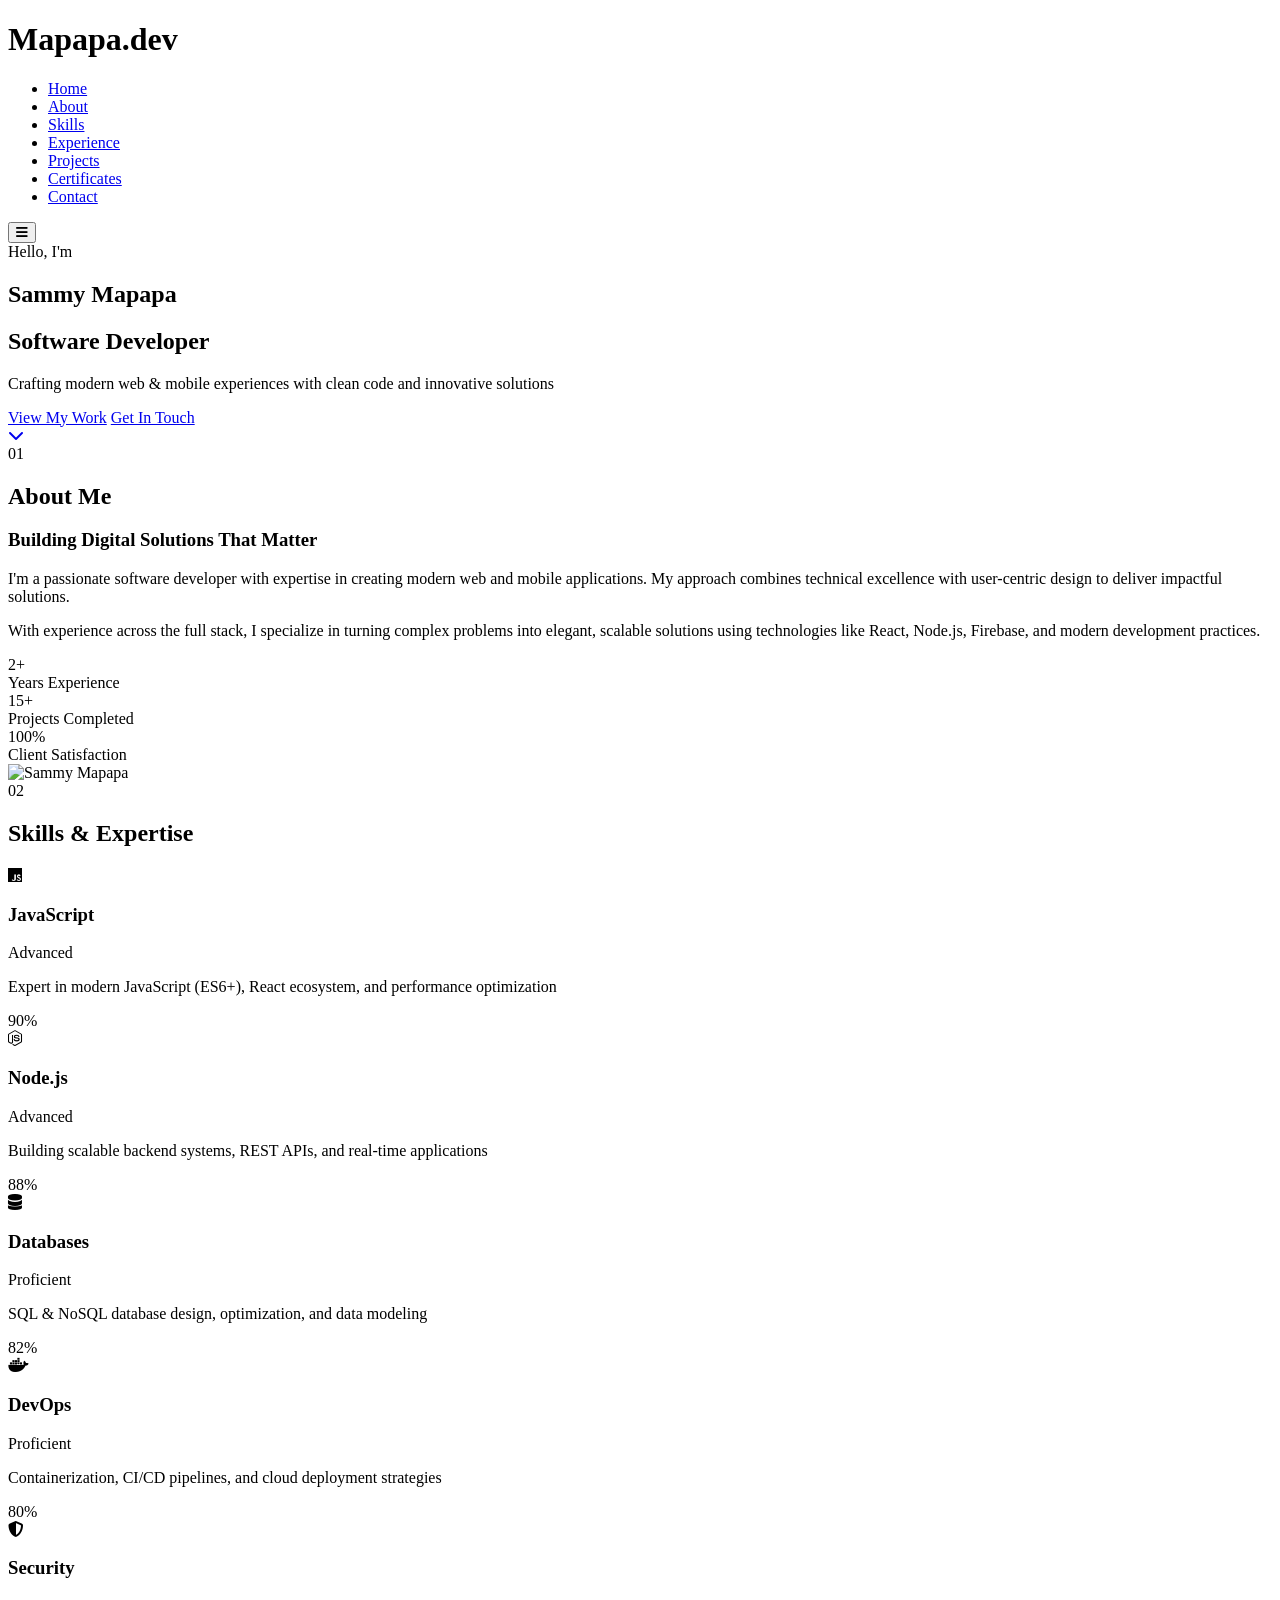
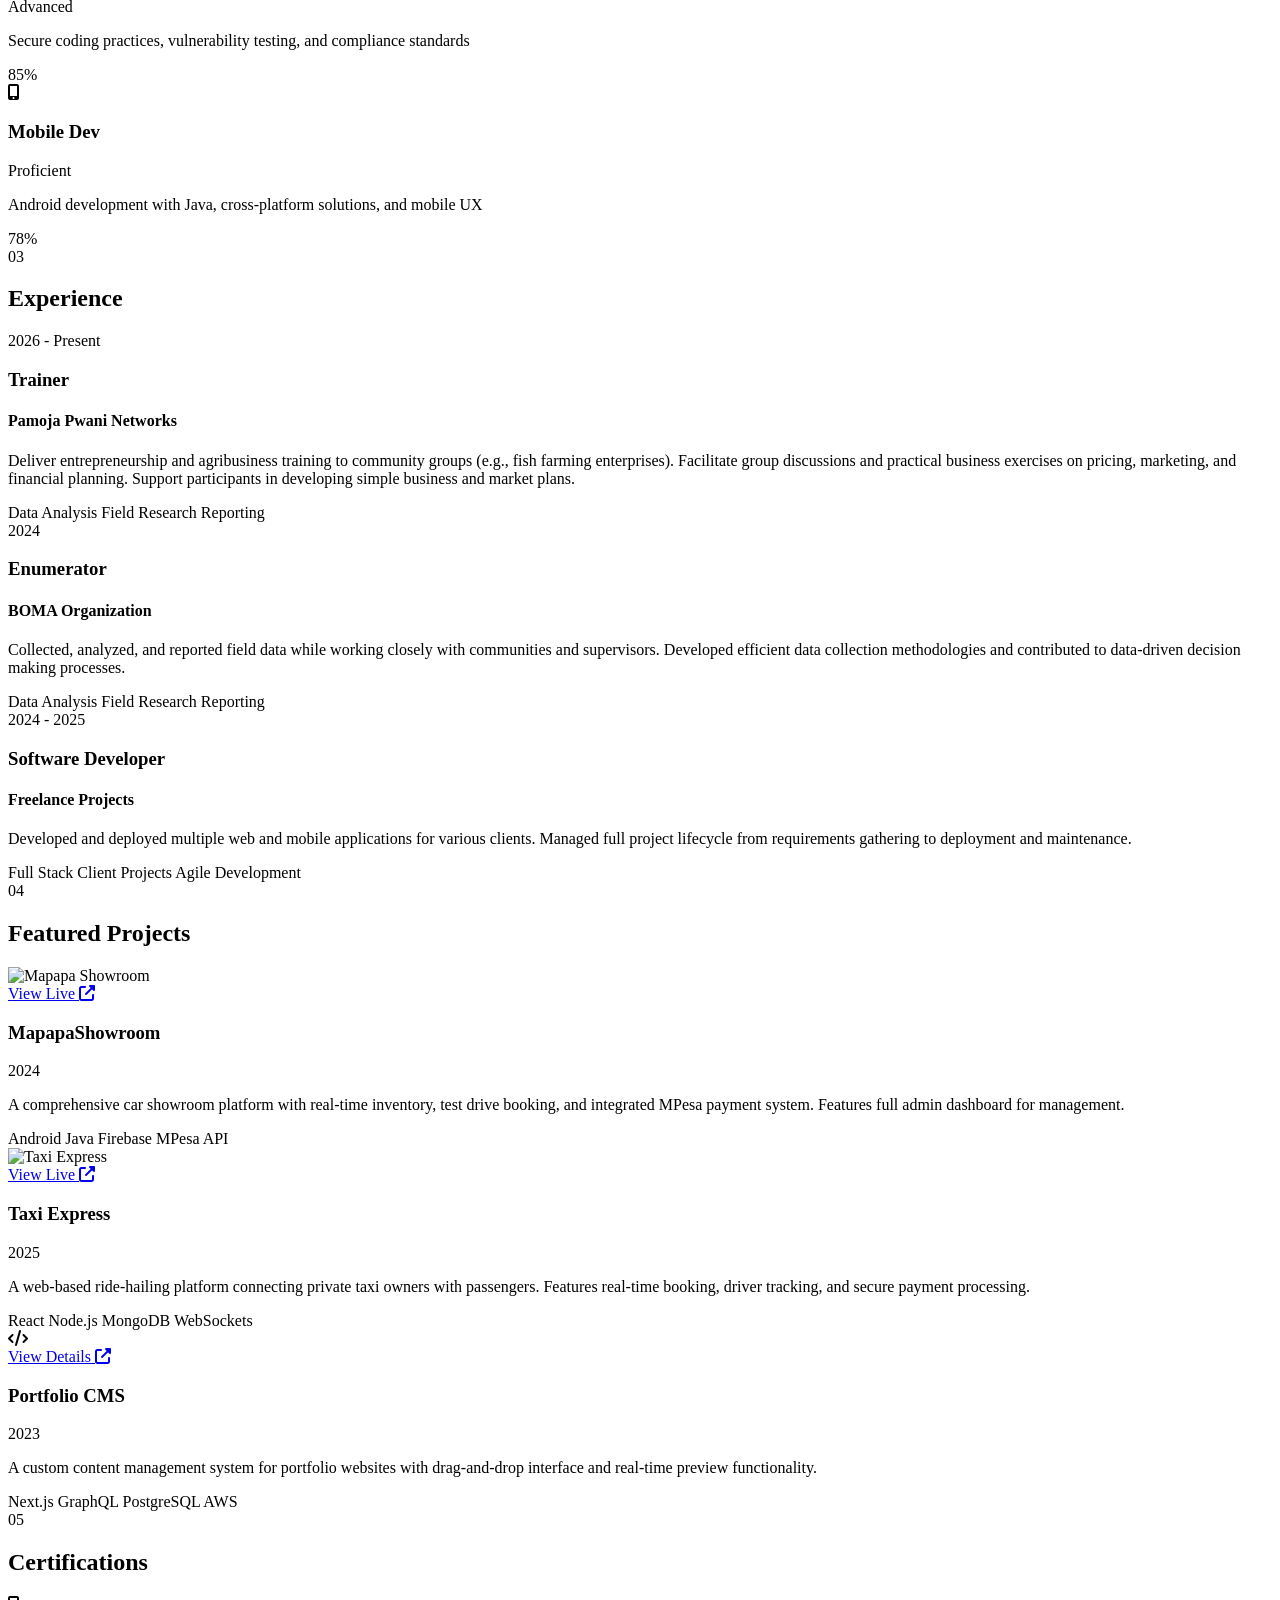
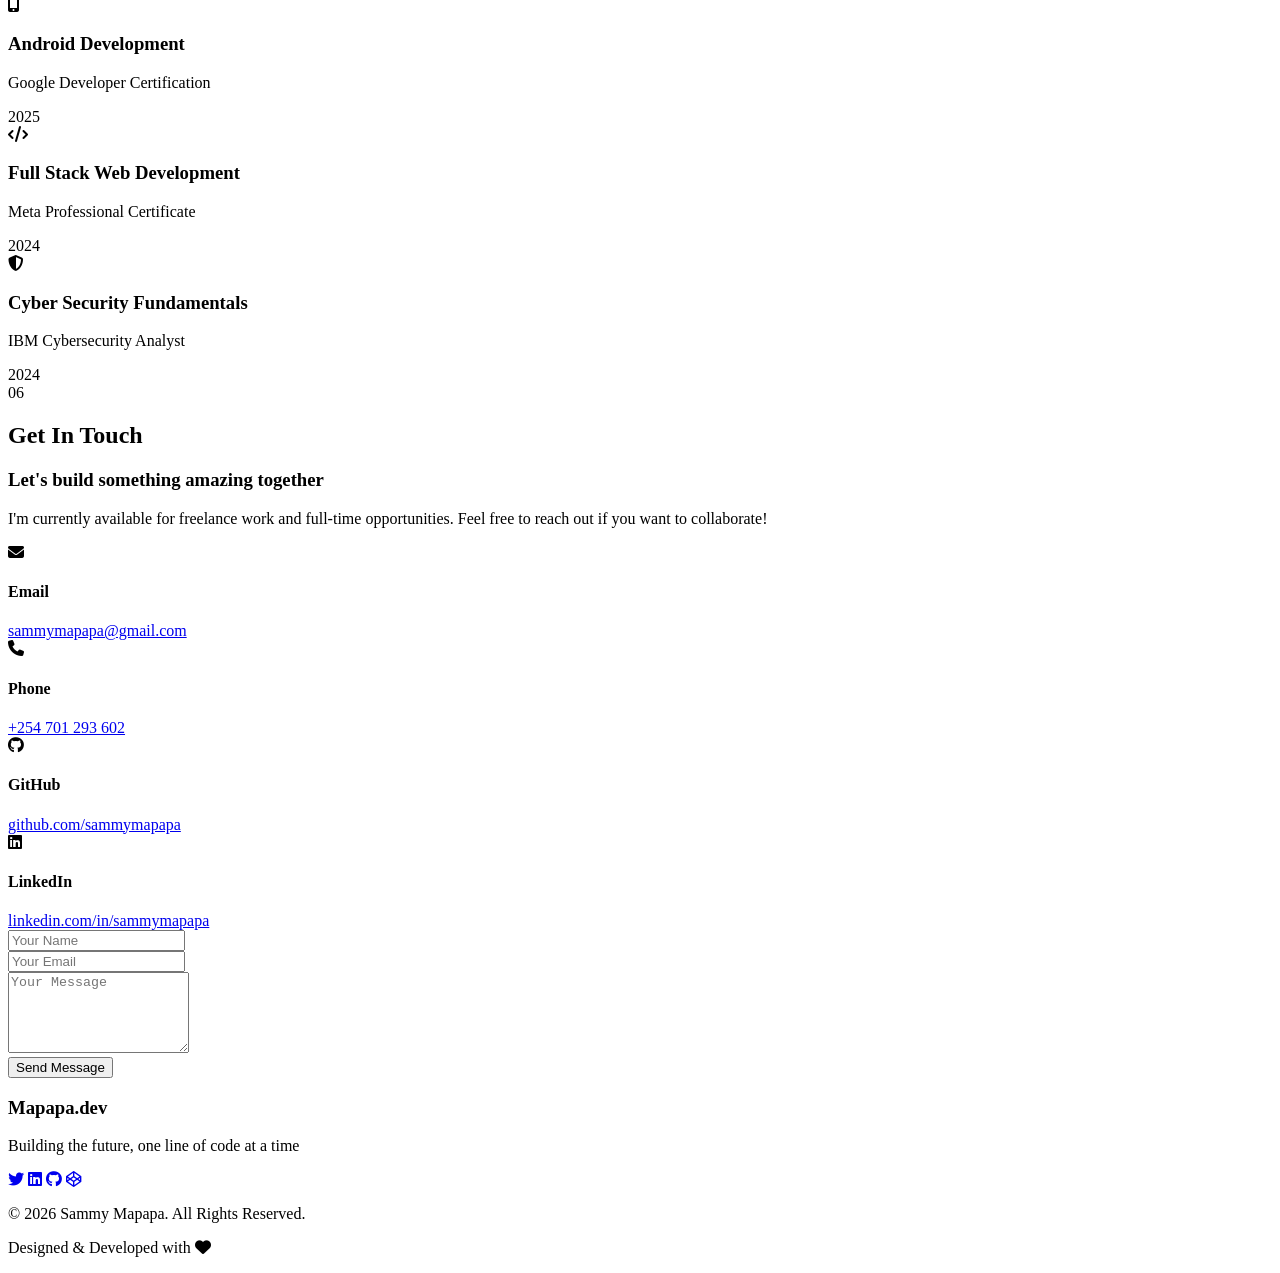
==== index.html @ 0e96c906 "Add files via upload" ====
<!DOCTYPE html>
<html lang="en">
<head>
    <meta charset="UTF-8">
    <meta name="viewport" content="width=device-width, initial-scale=1.0">
    <title>Sammy Mapapa | Software Developer</title>
    <link rel="stylesheet" href="css/style.css">
    <link rel="stylesheet" href="https://cdnjs.cloudflare.com/ajax/libs/font-awesome/6.5.0/css/all.min.css">
    <link href="https://fonts.googleapis.com/css2?family=Inter:wght@300;400;500;600;700;800&family=Space+Grotesk:wght@300;400;500;600;700&display=swap" rel="stylesheet">
</head>
<body>
    <!-- NAVBAR -->
    <header class="navbar">
        <div class="container">
            <div class="logo-wrapper">
                <h1 class="logo">Mapapa<span>.dev</span></h1>
                <div class="logo-dot"></div>
            </div>
            <nav>
                <ul class="nav-links">
                    <li><a href="#home" class="nav-link"><span>Home</span></a></li>
                    <li><a href="#about" class="nav-link"><span>About</span></a></li>
                    <li><a href="#skills" class="nav-link"><span>Skills</span></a></li>
                    <li><a href="#experience" class="nav-link"><span>Experience</span></a></li>
                    <li><a href="#projects" class="nav-link"><span>Projects</span></a></li>
                    <li><a href="#certificates" class="nav-link"><span>Certificates</span></a></li>
                    <li><a href="#contact" class="nav-link"><span>Contact</span></a></li>
                </ul>
                <button class="menu-toggle">
                    <i class="fas fa-bars"></i>
                </button>
            </nav>
        </div>
    </header>

    <!-- HOME/HERO -->
    <section id="home" class="home">
        <div class="container">
            <div class="home-content">
                <div class="home-text">
                    <div class="greeting">Hello, I'm</div>
                    <h1 class="name-title">Sammy <span class="highlight">Mapapa</span></h1>
                    <h2 class="subtitle">Software Developer</h2>
                    <p class="tagline">Crafting modern web & mobile experiences with clean code and innovative solutions</p>
                    <div class="home-buttons">
                        <a href="#projects" class="btn btn-primary">View My Work</a>
                        <a href="#contact" class="btn btn-secondary">Get In Touch</a>
                    </div>
                </div>
                <div class="hero-illustration">
                    <div class="code-bg">
                        <div class="code-line"></div>
                        <div class="code-line"></div>
                        <div class="code-line"></div>
                    </div>
                </div>
            </div>
        </div>
        <a href="#about" class="scroll-down">
            <i class="fas fa-chevron-down"></i>
        </a>
    </section>

    <!-- ABOUT -->
    <section id="about" class="about">
        <div class="container">
            <div class="section-header">
                <div class="section-number">01</div>
                <h2>About Me</h2>
                <div class="section-line"></div>
            </div>
            <div class="about-content">
                <div class="about-text">
                    <h3>Building Digital Solutions That Matter</h3>
                    <p>I'm a passionate software developer with expertise in creating modern web and mobile applications. My approach combines technical excellence with user-centric design to deliver impactful solutions.</p>
                    <p>With experience across the full stack, I specialize in turning complex problems into elegant, scalable solutions using technologies like React, Node.js, Firebase, and modern development practices.</p>
                    <div class="about-stats">
                        <div class="stat">
                            <div class="stat-number">2+</div>
                            <div class="stat-label">Years Experience</div>
                        </div>
                        <div class="stat">
                            <div class="stat-number">15+</div>
                            <div class="stat-label">Projects Completed</div>
                        </div>
                        <div class="stat">
                            <div class="stat-number">100%</div>
                            <div class="stat-label">Client Satisfaction</div>
                        </div>
                    </div>
                </div>
                <div class="about-image">
                    <div class="image-container">
                        <img src="images/profile.jpg" alt="Sammy Mapapa" class="profile-img">
                        <div class="image-frame"></div>
                        <div class="image-dots"></div>
                    </div>
                </div>
            </div>
        </div>
    </section>

    <!-- SKILLS -->
    <section id="skills" class="skills">
        <div class="container">
            <div class="section-header">
                <div class="section-number">02</div>
                <h2>Skills & Expertise</h2>
                <div class="section-line"></div>
            </div>
            <div class="skills-grid">
                <div class="skill-card">
                    <div class="skill-header">
                        <div class="skill-icon js">
                            <i class="fa-brands fa-js"></i>
                        </div>
                        <div class="skill-info">
                            <h3>JavaScript</h3>
                            <span class="skill-level">Advanced</span>
                        </div>
                    </div>
                    <p>Expert in modern JavaScript (ES6+), React ecosystem, and performance optimization</p>
                    <div class="skill-bar">
                        <div class="skill-progress" data-level="90"></div>
                    </div>
                    <span class="percent">90%</span>
                </div>

                <div class="skill-card">
                    <div class="skill-header">
                        <div class="skill-icon node">
                            <i class="fa-brands fa-node-js"></i>
                        </div>
                        <div class="skill-info">
                            <h3>Node.js</h3>
                            <span class="skill-level">Advanced</span>
                        </div>
                    </div>
                    <p>Building scalable backend systems, REST APIs, and real-time applications</p>
                    <div class="skill-bar">
                        <div class="skill-progress" data-level="88"></div>
                    </div>
                    <span class="percent">88%</span>
                </div>

                <div class="skill-card">
                    <div class="skill-header">
                        <div class="skill-icon db">
                            <i class="fa-solid fa-database"></i>
                        </div>
                        <div class="skill-info">
                            <h3>Databases</h3>
                            <span class="skill-level">Proficient</span>
                        </div>
                    </div>
                    <p>SQL & NoSQL database design, optimization, and data modeling</p>
                    <div class="skill-bar">
                        <div class="skill-progress" data-level="82"></div>
                    </div>
                    <span class="percent">82%</span>
                </div>

                <div class="skill-card">
                    <div class="skill-header">
                        <div class="skill-icon docker">
                            <i class="fa-brands fa-docker"></i>
                        </div>
                        <div class="skill-info">
                            <h3>DevOps</h3>
                            <span class="skill-level">Proficient</span>
                        </div>
                    </div>
                    <p>Containerization, CI/CD pipelines, and cloud deployment strategies</p>
                    <div class="skill-bar">
                        <div class="skill-progress" data-level="80"></div>
                    </div>
                    <span class="percent">80%</span>
                </div>

                <div class="skill-card">
                    <div class="skill-header">
                        <div class="skill-icon security">
                            <i class="fa-solid fa-shield-alt"></i>
                        </div>
                        <div class="skill-info">
                            <h3>Security</h3>
                            <span class="skill-level">Advanced</span>
                        </div>
                    </div>
                    <p>Secure coding practices, vulnerability testing, and compliance standards</p>
                    <div class="skill-bar">
                        <div class="skill-progress" data-level="85"></div>
                    </div>
                    <span class="percent">85%</span>
                </div>

                <div class="skill-card">
                    <div class="skill-header">
                        <div class="skill-icon mobile">
                            <i class="fa-solid fa-mobile-alt"></i>
                        </div>
                        <div class="skill-info">
                            <h3>Mobile Dev</h3>
                            <span class="skill-level">Proficient</span>
                        </div>
                    </div>
                    <p>Android development with Java, cross-platform solutions, and mobile UX</p>
                    <div class="skill-bar">
                        <div class="skill-progress" data-level="78"></div>
                    </div>
                    <span class="percent">78%</span>
                </div>
            </div>
        </div>
    </section>

    <!-- EXPERIENCE -->
    <section id="experience" class="experience">
        <div class="container">
            <div class="section-header">
                <div class="section-number">03</div>
                <h2>Experience</h2>
                <div class="section-line"></div>
            </div>
            <div class="timeline">
                <div class="timeline-item">
                    <div class="timeline-date">2026 - Present</div>
                    <div class="timeline-content">
                        <h3>Trainer</h3>
                        <h4>Pamoja Pwani Networks</h4>
                        <p>Deliver entrepreneurship and agribusiness training to community groups (e.g., fish farming enterprises).
Facilitate group discussions and practical business exercises on pricing, marketing, and financial planning.
Support participants in developing simple business and market plans.</p>
                        <div class="timeline-tags">
                            <span>Data Analysis</span>
                            <span>Field Research</span>
                            <span>Reporting</span>
                        </div>
                    </div>
                </div>
            <div class="timeline">
                <div class="timeline-item">
                    <div class="timeline-date">2024</div>
                    <div class="timeline-content">
                        <h3>Enumerator</h3>
                        <h4>BOMA Organization</h4>
                        <p>Collected, analyzed, and reported field data while working closely with communities and supervisors. Developed efficient data collection methodologies and contributed to data-driven decision making processes.</p>
                        <div class="timeline-tags">
                            <span>Data Analysis</span>
                            <span>Field Research</span>
                            <span>Reporting</span>
                        </div>
                    </div>
                </div>
                <div class="timeline-item">
                    <div class="timeline-date">2024 - 2025</div>
                    <div class="timeline-content">
                        <h3>Software Developer</h3>
                        <h4>Freelance Projects</h4>
                        <p>Developed and deployed multiple web and mobile applications for various clients. Managed full project lifecycle from requirements gathering to deployment and maintenance.</p>
                        <div class="timeline-tags">
                            <span>Full Stack</span>
                            <span>Client Projects</span>
                            <span>Agile Development</span>
                        </div>
                    </div>
                </div>
            </div>
        </div>
    </section>

    <!-- PROJECTS -->
    <section id="projects" class="projects">
        <div class="container">
            <div class="section-header">
                <div class="section-number">04</div>
                <h2>Featured Projects</h2>
                <div class="section-line"></div>
            </div>
            <div class="projects-grid">
                <div class="project-card">
                    <div class="project-image">
                        <img src="images/showroom.png" alt="Mapapa Showroom">
                        <div class="project-overlay">
                            <a href="#" class="project-link">View Live <i class="fas fa-external-link-alt"></i></a>
                        </div>
                    </div>
                    <div class="project-content">
                        <div class="project-header">
                            <h3>MapapaShowroom</h3>
                            <div class="project-year">2024</div>
                        </div>
                        <p>A comprehensive car showroom platform with real-time inventory, test drive booking, and integrated MPesa payment system. Features full admin dashboard for management.</p>
                        <div class="tech-stack">
                            <span>Android</span>
                            <span>Java</span>
                            <span>Firebase</span>
                            <span>MPesa API</span>
                        </div>
                    </div>
                </div>

                <div class="project-card">
                    <div class="project-image">
                        <img src="images/taxi-express.jpeg" alt="Taxi Express">
                        <div class="project-overlay">
                            <a href="#" class="project-link">View Live <i class="fas fa-external-link-alt"></i></a>
                        </div>
                    </div>
                    <div class="project-content">
                        <div class="project-header">
                            <h3>Taxi Express</h3>
                            <div class="project-year">2025</div>
                        </div>
                        <p>A web-based ride-hailing platform connecting private taxi owners with passengers. Features real-time booking, driver tracking, and secure payment processing.</p>
                        <div class="tech-stack">
                            <span>React</span>
                            <span>Node.js</span>
                            <span>MongoDB</span>
                            <span>WebSockets</span>
                        </div>
                    </div>
                </div>

                <div class="project-card">
                    <div class="project-image">
                        <div class="project-placeholder">
                            <i class="fas fa-code"></i>
                        </div>
                        <div class="project-overlay">
                            <a href="#" class="project-link">View Details <i class="fas fa-external-link-alt"></i></a>
                        </div>
                    </div>
                    <div class="project-content">
                        <div class="project-header">
                            <h3>Portfolio CMS</h3>
                            <div class="project-year">2023</div>
                        </div>
                        <p>A custom content management system for portfolio websites with drag-and-drop interface and real-time preview functionality.</p>
                        <div class="tech-stack">
                            <span>Next.js</span>
                            <span>GraphQL</span>
                            <span>PostgreSQL</span>
                            <span>AWS</span>
                        </div>
                    </div>
                </div>
            </div>
        </div>
    </section>

    <!-- CERTIFICATES -->
    <section id="certificates" class="certificates">
        <div class="container">
            <div class="section-header">
                <div class="section-number">05</div>
                <h2>Certifications</h2>
                <div class="section-line"></div>
            </div>
            <div class="certificates-grid">
                <div class="certificate-card">
                    <div class="certificate-icon">
                        <i class="fas fa-mobile-alt"></i>
                    </div>
                    <h3>Android Development</h3>
                    <p>Google Developer Certification</p>
                    <span class="certificate-date">2025</span>
                </div>
                <div class="certificate-card">
                    <div class="certificate-icon">
                        <i class="fas fa-code"></i>
                    </div>
                    <h3>Full Stack Web Development</h3>
                    <p>Meta Professional Certificate</p>
                    <span class="certificate-date">2024</span>
                </div>
                <div class="certificate-card">
                    <div class="certificate-icon">
                        <i class="fas fa-shield-alt"></i>
                    </div>
                    <h3>Cyber Security Fundamentals</h3>
                    <p>IBM Cybersecurity Analyst</p>
                    <span class="certificate-date">2024</span>
                </div>
            </div>
        </div>
    </section>

    <!-- CONTACT -->
    <section id="contact" class="contact">
        <div class="container">
            <div class="section-header">
                <div class="section-number">06</div>
                <h2>Get In Touch</h2>
                <div class="section-line"></div>
            </div>
            <div class="contact-content">
                <div class="contact-info">
                    <h3>Let's build something amazing together</h3>
                    <p>I'm currently available for freelance work and full-time opportunities. Feel free to reach out if you want to collaborate!</p>
                    <div class="contact-details">
                        <div class="contact-item">
                            <i class="fas fa-envelope"></i>
                            <div>
                                <h4>Email</h4>
                                <a href="mailto:sammymapapa@gmail.com">sammymapapa@gmail.com</a>
                            </div>
                        </div>
                        <div class="contact-item">
                            <i class="fas fa-phone"></i>
                            <div>
                                <h4>Phone</h4>
                                <a href="tel:+254701293602">+254 701 293 602</a>
                            </div>
                        </div>
                        <div class="contact-item">
                            <i class="fab fa-github"></i>
                            <div>
                                <h4>GitHub</h4>
                                <a href="https://github.com/sammymapapa" target="_blank">github.com/sammymapapa</a>
                            </div>
                        </div>
                        <div class="contact-item">
                            <i class="fab fa-linkedin"></i>
                            <div>
                                <h4>LinkedIn</h4>
                                <a href="https://linkedin.com/in/sammy-mapapa" target="_blank">linkedin.com/in/sammymapapa</a>
                            </div>
                        </div>
                    </div>
                </div>
                <form class="contact-form">
                    <div class="form-group">
                        <input type="text" placeholder="Your Name" required>
                    </div>
                    <div class="form-group">
                        <input type="email" placeholder="Your Email" required>
                    </div>
                    <div class="form-group">
                        <textarea placeholder="Your Message" rows="5" required></textarea>
                    </div>
                    <button type="submit" class="btn btn-primary">Send Message</button>
                </form>
            </div>
        </div>
    </section>

    <footer class="footer">
        <div class="container">
            <div class="footer-content">
                <div class="footer-logo">
                    <h3>Mapapa<span>.dev</span></h3>
                    <p>Building the future, one line of code at a time</p>
                </div>
                <div class="footer-social">
                    <a href="https://x.com/SammyMapapa"><i class="fab fa-twitter"></i></a>
                    <a href="https://linkedin.com/in/sammy-mapapa"><i class="fab fa-linkedin"></i></a>
                    <a href="https://github.com/sammymapapa"><i class="fab fa-github"></i></a>
                    <a href="#"><i class="fab fa-codepen"></i></a>
                </div>
            </div>
            <div class="footer-bottom">
                <p>&copy; 2026 Sammy Mapapa. All Rights Reserved.</p>
                <p>Designed & Developed with <i class="fas fa-heart"></i></p>
            </div>
        </div>
    </footer>

    <script src="js/script.js"></script>
</body>
</html>
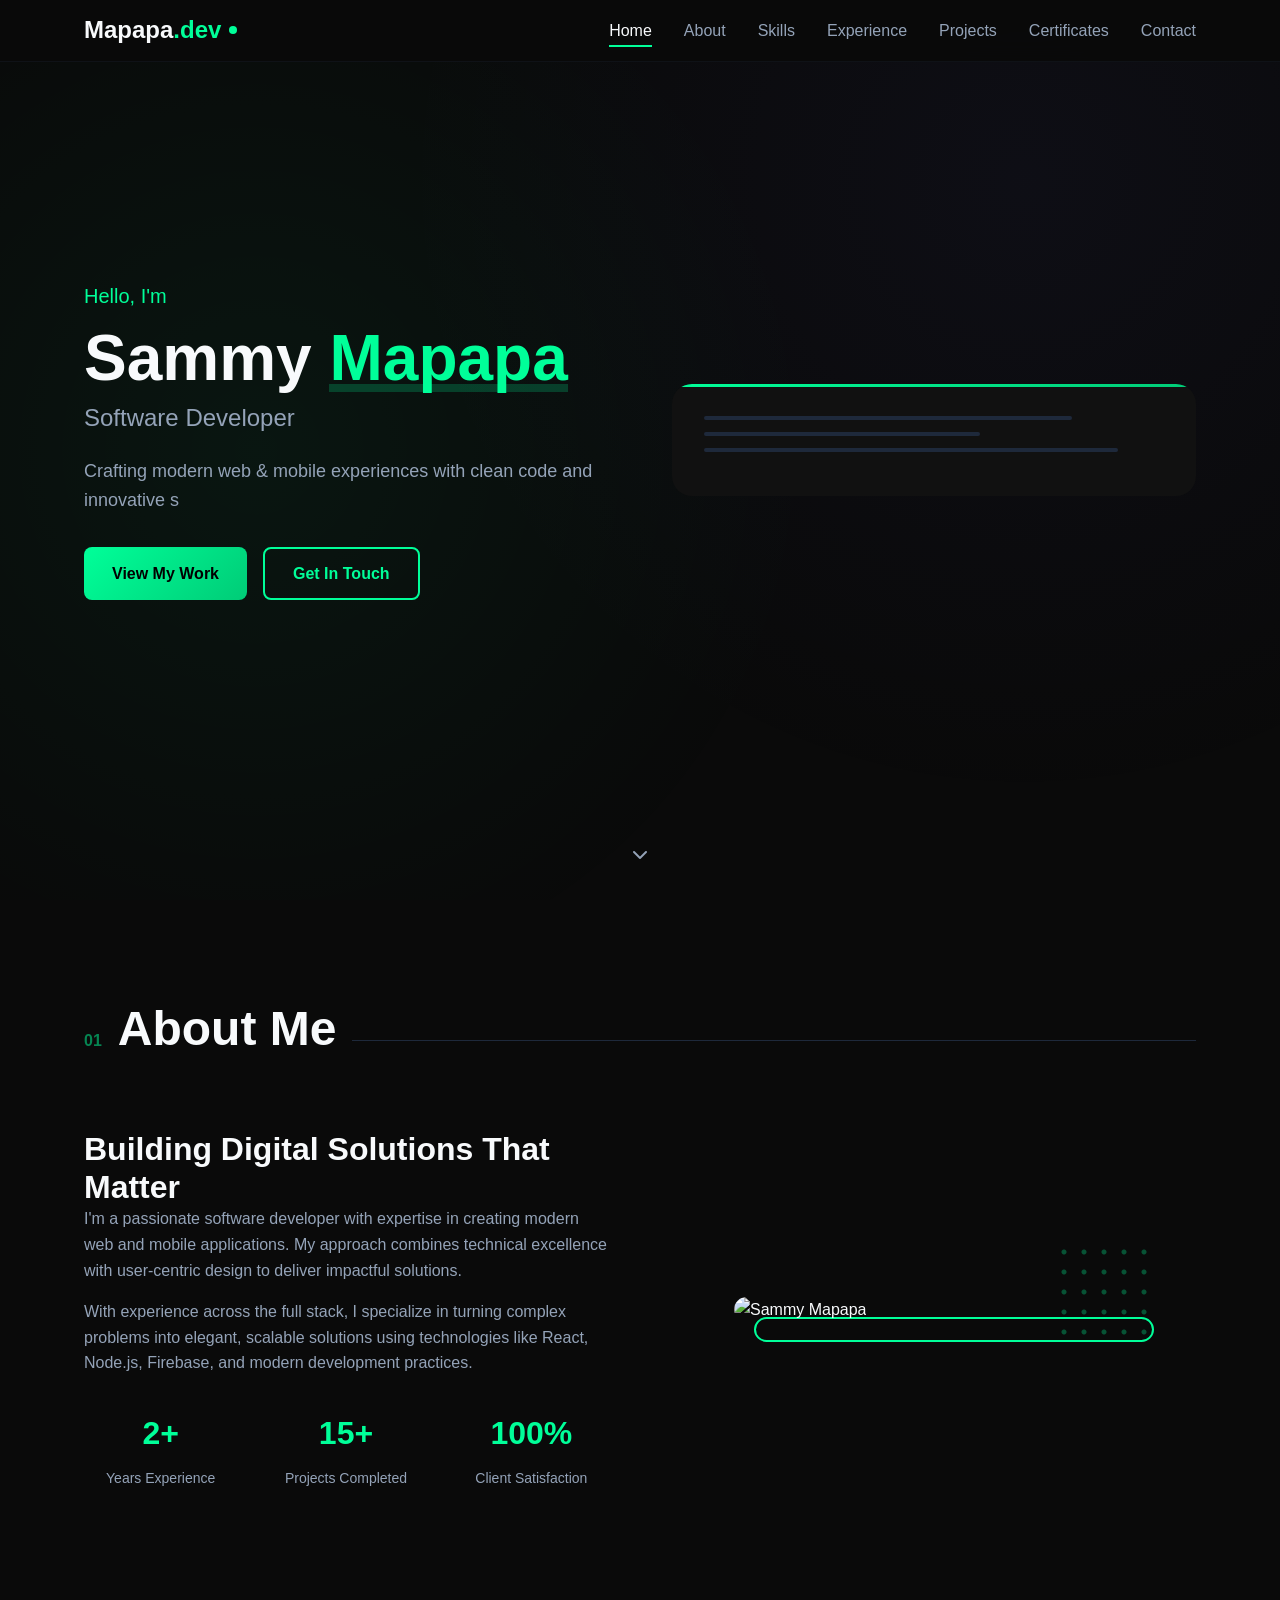
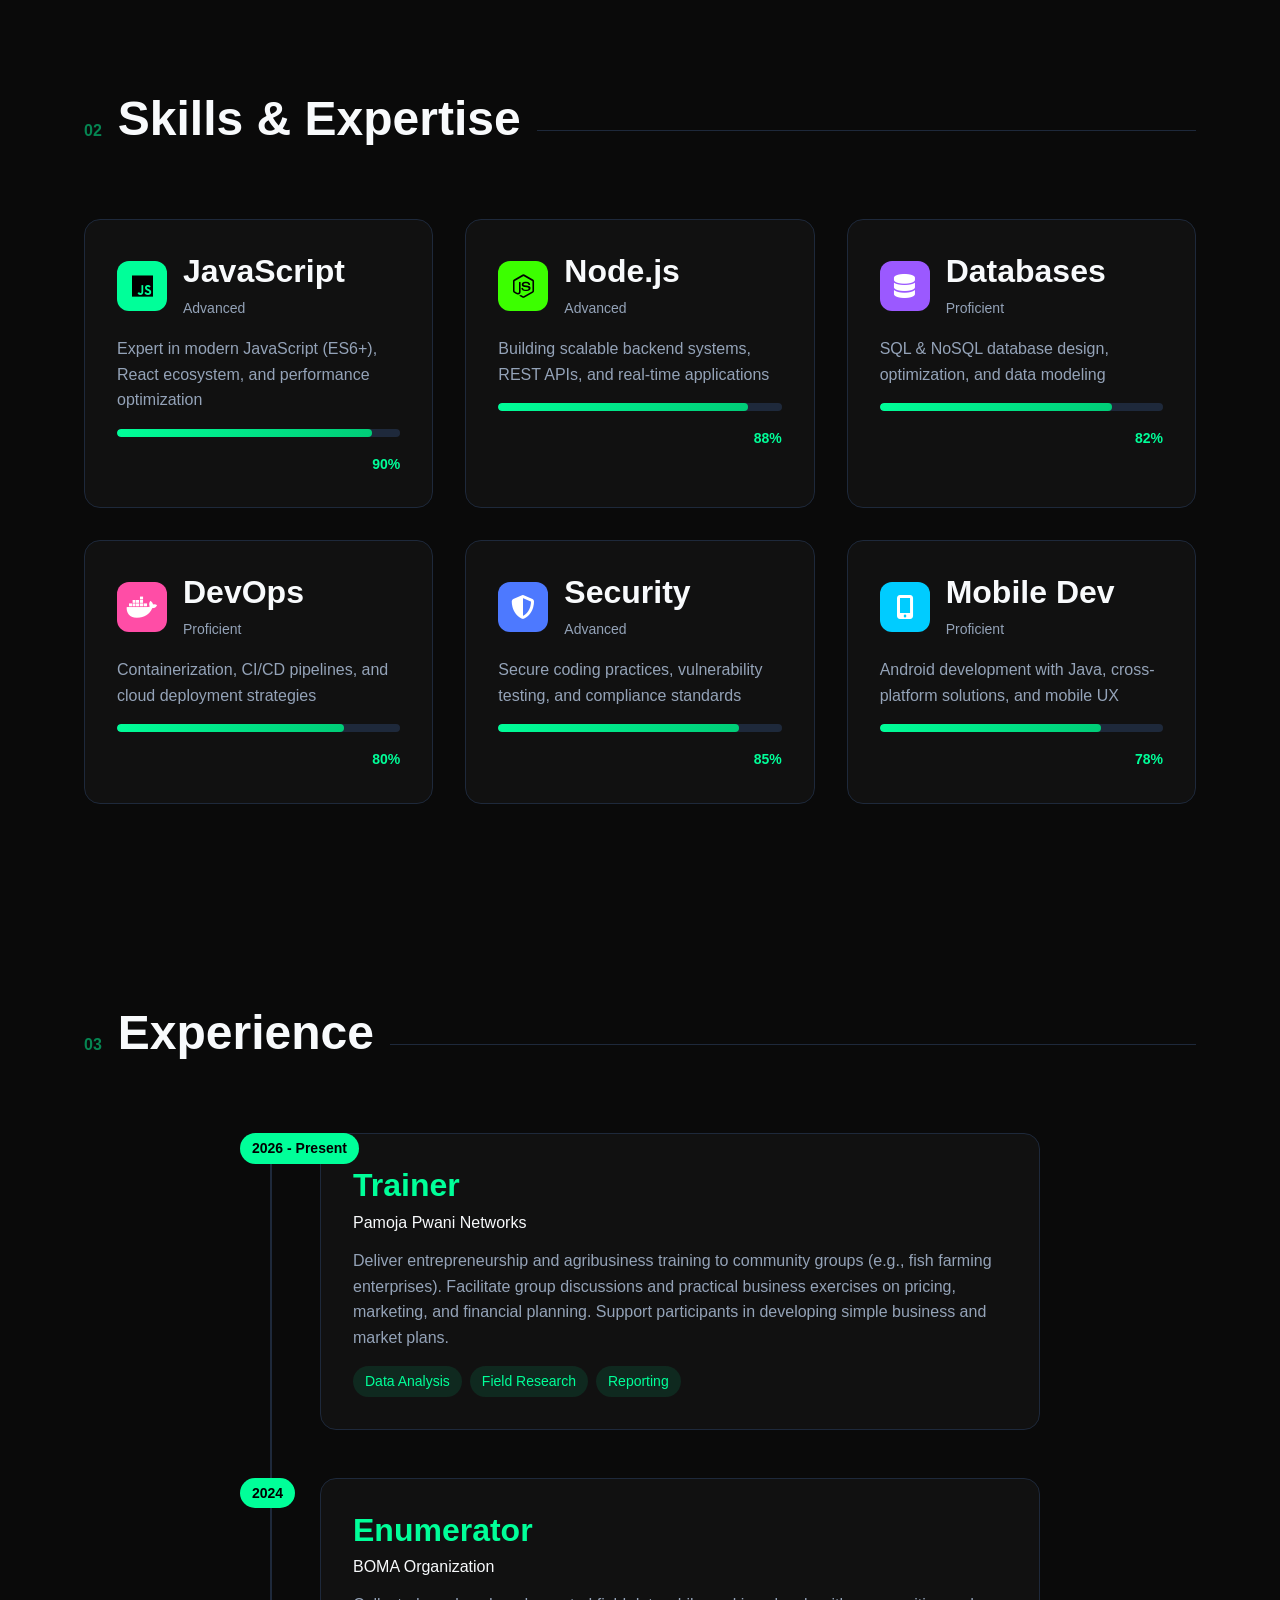
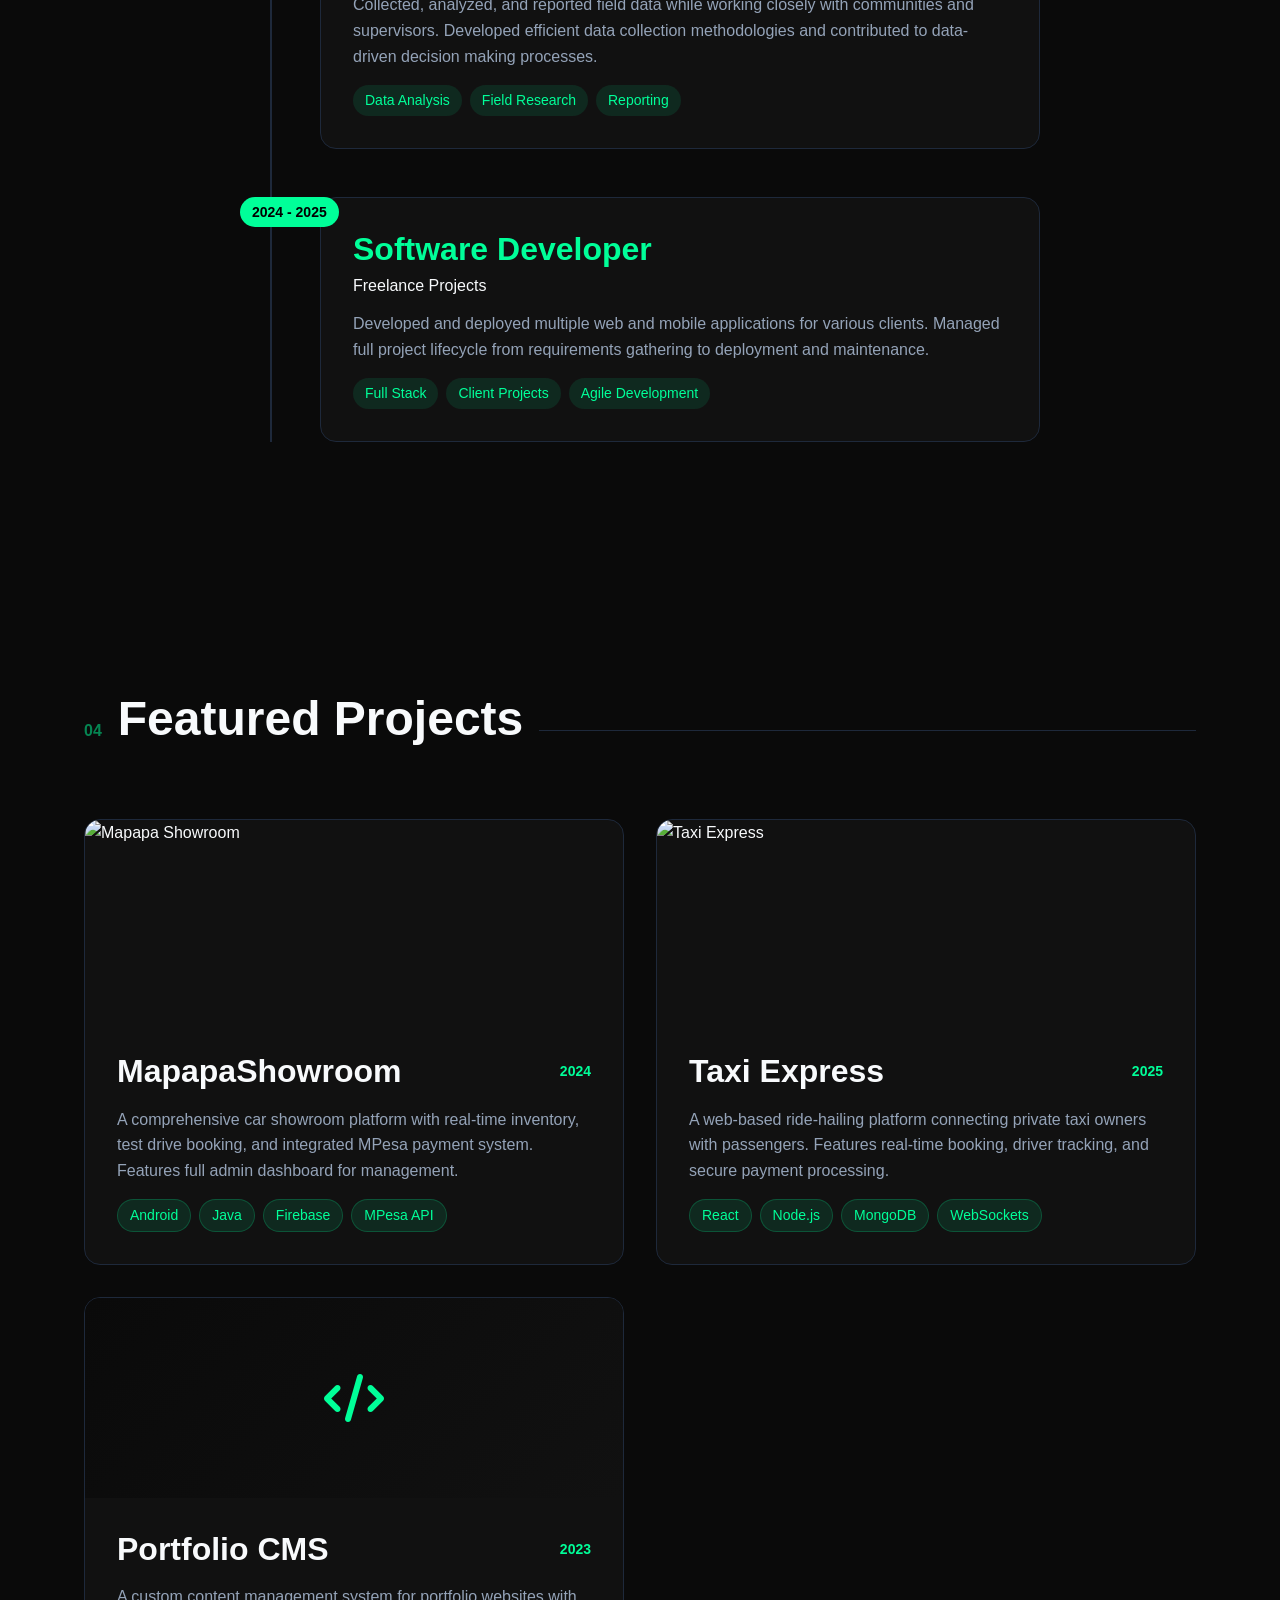
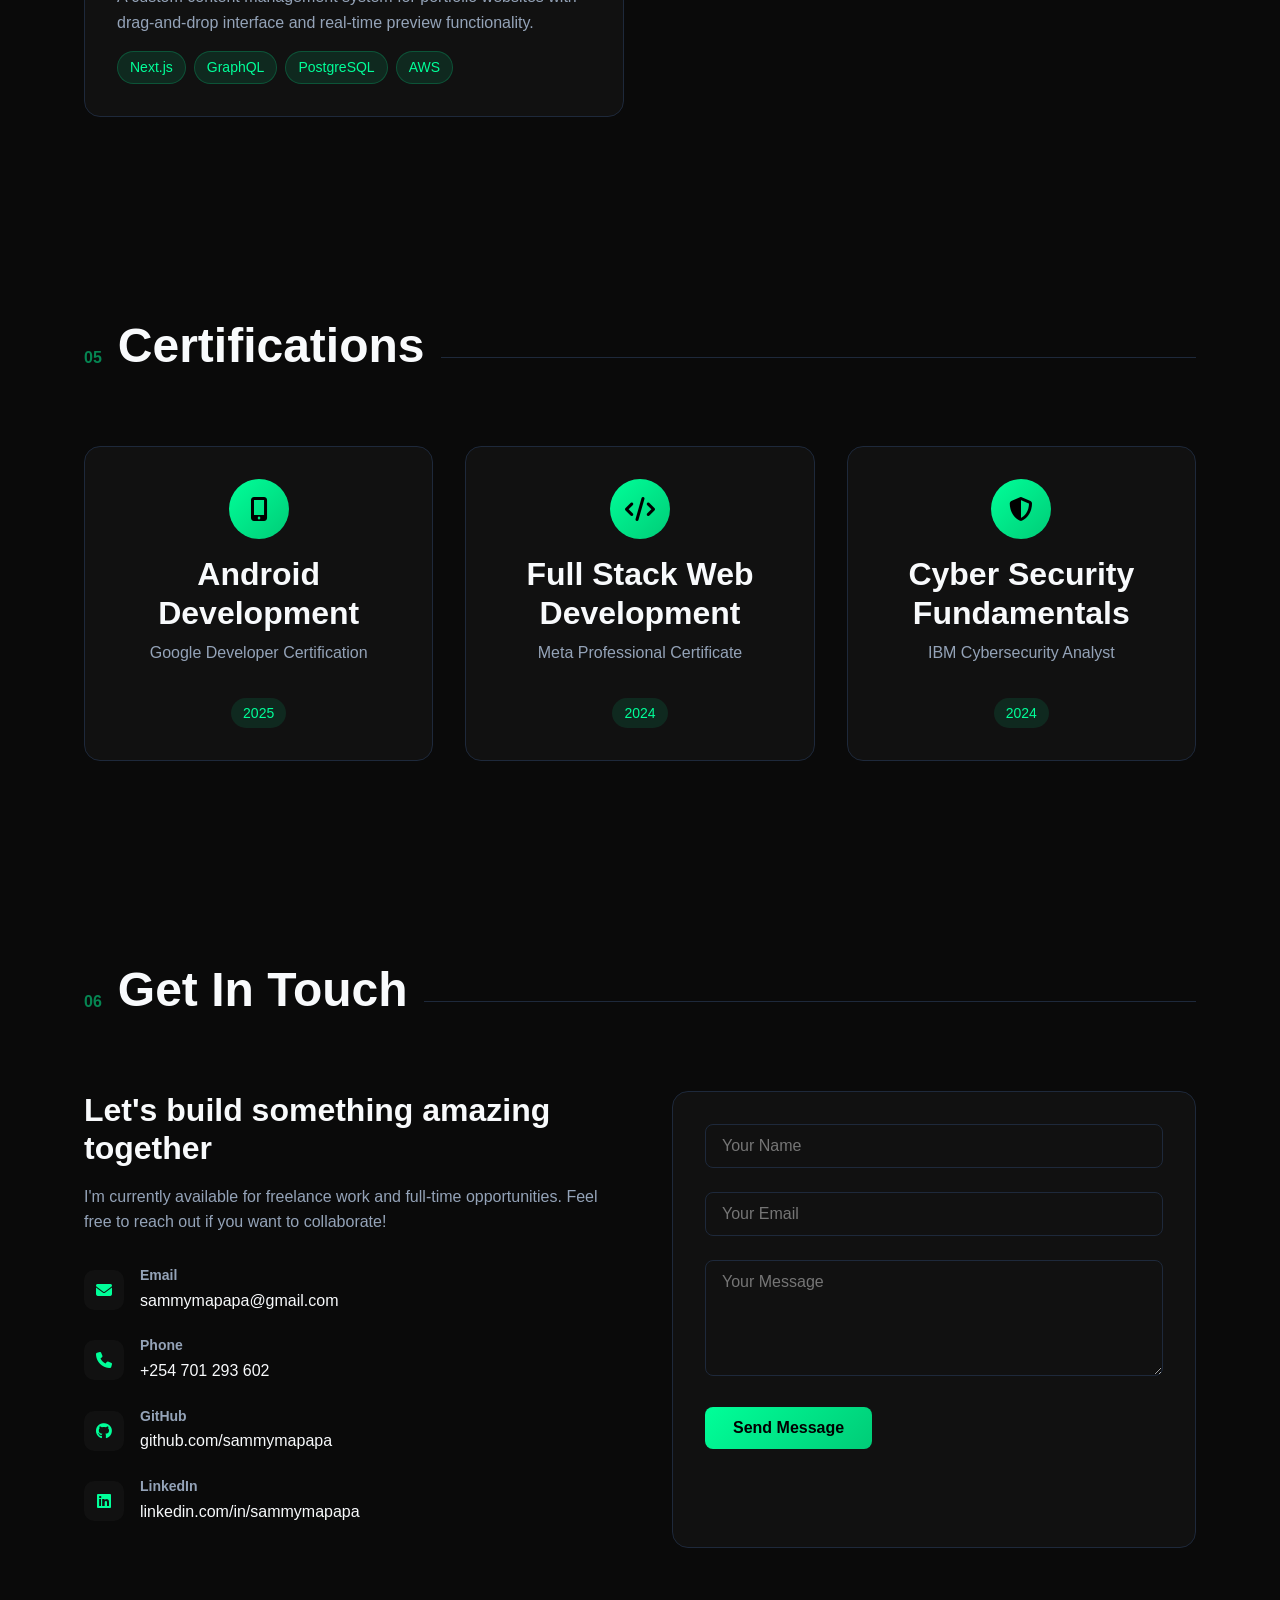
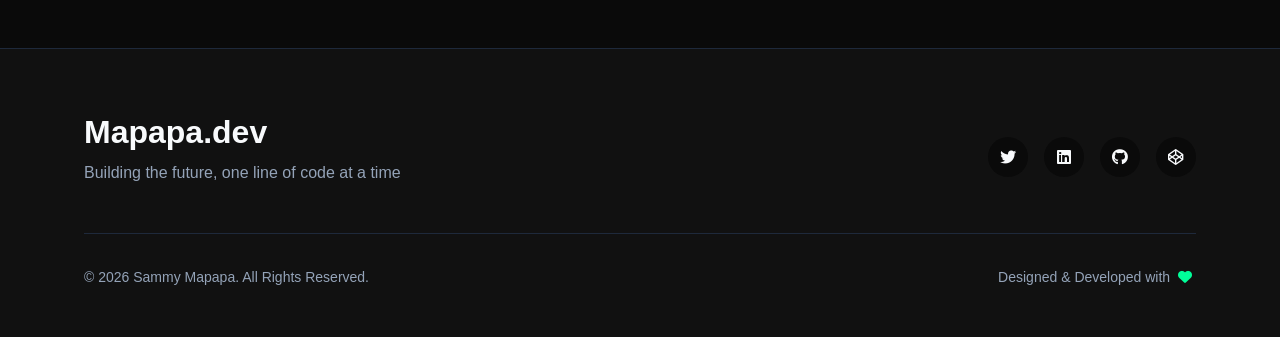
==== commit 47808f0f: "Update stylesheet and script links in index.html" ====
--- a/index.html
+++ b/index.html
@@ -4,7 +4,7 @@
     <meta charset="UTF-8">
     <meta name="viewport" content="width=device-width, initial-scale=1.0">
     <title>Sammy Mapapa | Software Developer</title>
-    <link rel="stylesheet" href="css/style.css">
+    <link rel="stylesheet" href="style.css">
     <link rel="stylesheet" href="https://cdnjs.cloudflare.com/ajax/libs/font-awesome/6.5.0/css/all.min.css">
     <link href="https://fonts.googleapis.com/css2?family=Inter:wght@300;400;500;600;700;800&family=Space+Grotesk:wght@300;400;500;600;700&display=swap" rel="stylesheet">
 </head>
@@ -466,6 +466,6 @@
         </div>
     </footer>
 
-    <script src="js/script.js"></script>
+    <script src="script.js"></script>
 </body>
-</html>+</html>
--- a/style.css
+++ b/style.css
@@ -0,0 +1,1022 @@
+/* ===== RESET & GLOBAL STYLES ===== */
+* {
+    margin: 0;
+    padding: 0;
+    box-sizing: border-box;
+}
+
+:root {
+    --primary-color: #00ff99;
+    --primary-dark: #00cc77;
+    --secondary-color: #6366f1;
+    --dark-bg: #0a0a0a;
+    --card-bg: #111111;
+    --text-primary: #f8fafc;
+    --text-secondary: #94a3b8;
+    --accent-color: #8b5cf6;
+    --border-color: #1e293b;
+    --gradient-primary: linear-gradient(135deg, #00ff99, #00cc77);
+    --gradient-secondary: linear-gradient(135deg, #6366f1, #8b5cf6);
+    --shadow-sm: 0 2px 8px rgba(0, 0, 0, 0.1);
+    --shadow-md: 0 4px 20px rgba(0, 0, 0, 0.2);
+    --shadow-lg: 0 10px 40px rgba(0, 255, 153, 0.15);
+}
+
+html {
+    scroll-behavior: smooth;
+    scroll-padding-top: 80px;
+}
+
+body {
+    font-family: 'Inter', sans-serif;
+    background-color: var(--dark-bg);
+    color: var(--text-primary);
+    line-height: 1.6;
+    overflow-x: hidden;
+}
+
+body::before {
+    content: '';
+    position: fixed;
+    top: 0;
+    left: 0;
+    width: 100%;
+    height: 100%;
+    background: radial-gradient(circle at 20% 50%, rgba(0, 255, 153, 0.05) 0%, transparent 50%),
+                radial-gradient(circle at 80% 20%, rgba(99, 102, 241, 0.05) 0%, transparent 50%);
+    pointer-events: none;
+    z-index: -1;
+}
+
+.container {
+    width: 90%;
+    max-width: 1200px;
+    margin: 0 auto;
+    padding: 0 20px;
+}
+
+/* ===== TYPOGRAPHY ===== */
+h1, h2, h3, h4 {
+    font-family: 'Space Grotesk', sans-serif;
+    font-weight: 700;
+    line-height: 1.2;
+}
+
+h1 {
+    font-size: clamp(2.5rem, 5vw, 4rem);
+}
+
+h2 {
+    font-size: clamp(2rem, 4vw, 3rem);
+    margin-bottom: 1.5rem;
+}
+
+h3 {
+    font-size: clamp(1.5rem, 3vw, 2rem);
+}
+
+p {
+    color: var(--text-secondary);
+    margin-bottom: 1rem;
+}
+
+.highlight {
+    color: var(--primary-color);
+    position: relative;
+}
+
+.highlight::after {
+    content: '';
+    position: absolute;
+    bottom: 2px;
+    left: 0;
+    width: 100%;
+    height: 8px;
+    background: rgba(0, 255, 153, 0.2);
+    z-index: -1;
+}
+
+/* ===== BUTTONS ===== */
+.btn {
+    display: inline-flex;
+    align-items: center;
+    justify-content: center;
+    padding: 12px 28px;
+    border-radius: 8px;
+    font-family: 'Space Grotesk', sans-serif;
+    font-weight: 600;
+    text-decoration: none;
+    transition: all 0.3s ease;
+    border: none;
+    cursor: pointer;
+    font-size: 1rem;
+    gap: 8px;
+    position: relative;
+    overflow: hidden;
+}
+
+.btn::before {
+    content: '';
+    position: absolute;
+    top: 0;
+    left: -100%;
+    width: 100%;
+    height: 100%;
+    background: linear-gradient(90deg, transparent, rgba(255, 255, 255, 0.1), transparent);
+    transition: left 0.6s ease;
+}
+
+.btn:hover::before {
+    left: 100%;
+}
+
+.btn-primary {
+    background: var(--gradient-primary);
+    color: #000;
+}
+
+.btn-primary:hover {
+    transform: translateY(-2px);
+    box-shadow: var(--shadow-lg);
+}
+
+.btn-secondary {
+    background: transparent;
+    color: var(--primary-color);
+    border: 2px solid var(--primary-color);
+}
+
+.btn-secondary:hover {
+    background: rgba(0, 255, 153, 0.1);
+    transform: translateY(-2px);
+}
+
+/* ===== NAVBAR ===== */
+.navbar {
+    position: fixed;
+    top: 0;
+    width: 100%;
+    background: rgba(10, 10, 10, 0.95);
+    backdrop-filter: blur(10px);
+    border-bottom: 1px solid rgba(30, 41, 59, 0.3);
+    z-index: 1000;
+    padding: 1rem 0;
+    transition: all 0.3s ease;
+}
+
+.navbar.scrolled {
+    padding: 0.75rem 0;
+    box-shadow: var(--shadow-md);
+}
+
+.navbar .container {
+    display: flex;
+    justify-content: space-between;
+    align-items: center;
+}
+
+.logo-wrapper {
+    display: flex;
+    align-items: center;
+    gap: 8px;
+}
+
+.logo {
+    font-family: 'Space Grotesk', sans-serif;
+    font-size: 1.5rem;
+    font-weight: 800;
+    color: var(--text-primary);
+}
+
+.logo span {
+    color: var(--primary-color);
+}
+
+.logo-dot {
+    width: 8px;
+    height: 8px;
+    background: var(--primary-color);
+    border-radius: 50%;
+    animation: pulse 2s infinite;
+}
+
+@keyframes pulse {
+    0%, 100% { opacity: 1; }
+    50% { opacity: 0.5; }
+}
+
+.nav-links {
+    display: flex;
+    list-style: none;
+    gap: 2rem;
+}
+
+.nav-link {
+    text-decoration: none;
+    color: var(--text-secondary);
+    font-weight: 500;
+    position: relative;
+    padding: 0.5rem 0;
+}
+
+.nav-link span {
+    position: relative;
+    z-index: 1;
+}
+
+.nav-link::before {
+    content: '';
+    position: absolute;
+    bottom: 0;
+    left: 0;
+    width: 0;
+    height: 2px;
+    background: var(--primary-color);
+    transition: width 0.3s ease;
+}
+
+.nav-link:hover::before,
+.nav-link.active::before {
+    width: 100%;
+}
+
+.nav-link:hover,
+.nav-link.active {
+    color: var(--text-primary);
+}
+
+.menu-toggle {
+    display: none;
+    background: none;
+    border: none;
+    color: var(--text-primary);
+    font-size: 1.5rem;
+    cursor: pointer;
+}
+
+/* ===== HOME/HERO ===== */
+.home {
+    min-height: 100vh;
+    display: flex;
+    align-items: center;
+    position: relative;
+    padding-top: 80px;
+}
+
+.home-content {
+    display: grid;
+    grid-template-columns: 1fr 1fr;
+    gap: 4rem;
+    align-items: center;
+}
+
+.home-text {
+    animation: fadeInUp 0.8s ease;
+}
+
+.greeting {
+    font-size: 1.25rem;
+    color: var(--primary-color);
+    margin-bottom: 0.5rem;
+    font-weight: 500;
+}
+
+.name-title {
+    margin-bottom: 0.5rem;
+}
+
+.subtitle {
+    font-size: 1.5rem;
+    color: var(--text-secondary);
+    margin-bottom: 1.5rem;
+    font-weight: 400;
+}
+
+.tagline {
+    font-size: 1.125rem;
+    max-width: 600px;
+    margin-bottom: 2rem;
+}
+
+.home-buttons {
+    display: flex;
+    gap: 1rem;
+    flex-wrap: wrap;
+}
+
+.hero-illustration {
+    position: relative;
+    animation: float 3s ease-in-out infinite;
+}
+
+.code-bg {
+    background: var(--card-bg);
+    border-radius: 20px;
+    padding: 2rem;
+    position: relative;
+    overflow: hidden;
+}
+
+.code-bg::before {
+    content: '';
+    position: absolute;
+    top: 0;
+    left: 0;
+    right: 0;
+    height: 3px;
+    background: var(--gradient-primary);
+}
+
+.code-line {
+    height: 4px;
+    background: var(--border-color);
+    margin-bottom: 12px;
+    border-radius: 2px;
+}
+
+.code-line:nth-child(1) { width: 80%; }
+.code-line:nth-child(2) { width: 60%; }
+.code-line:nth-child(3) { width: 90%; }
+
+.scroll-down {
+    position: absolute;
+    bottom: 2rem;
+    left: 50%;
+    transform: translateX(-50%);
+    color: var(--text-secondary);
+    animation: bounce 2s infinite;
+}
+
+@keyframes bounce {
+    0%, 20%, 50%, 80%, 100% { transform: translateX(-50%) translateY(0); }
+    40% { transform: translateX(-50%) translateY(-10px); }
+    60% { transform: translateX(-50%) translateY(-5px); }
+}
+
+/* ===== SECTION STYLES ===== */
+section {
+    padding: 100px 0;
+}
+
+.section-header {
+    display: flex;
+    align-items: center;
+    gap: 1rem;
+    margin-bottom: 3rem;
+}
+
+.section-number {
+    font-family: 'Space Grotesk', sans-serif;
+    font-size: 1rem;
+    color: var(--primary-color);
+    opacity: 0.5;
+    font-weight: 600;
+}
+
+.section-line {
+    flex: 1;
+    height: 1px;
+    background: var(--border-color);
+}
+
+/* ===== ABOUT ===== */
+.about-content {
+    display: grid;
+    grid-template-columns: 1fr 1fr;
+    gap: 4rem;
+    align-items: center;
+}
+
+.image-container {
+    position: relative;
+    max-width: 400px;
+    margin: 0 auto;
+}
+
+.profile-img {
+    width: 100%;
+    border-radius: 20px;
+    position: relative;
+    z-index: 1;
+}
+
+.image-frame {
+    position: absolute;
+    top: 20px;
+    left: 20px;
+    width: 100%;
+    height: 100%;
+    border: 2px solid var(--primary-color);
+    border-radius: 20px;
+    z-index: 0;
+}
+
+.image-dots {
+    position: absolute;
+    bottom: -20px;
+    right: -20px;
+    width: 100px;
+    height: 100px;
+    background: radial-gradient(circle at center, var(--primary-color) 2px, transparent 3px);
+    background-size: 20px 20px;
+    opacity: 0.3;
+    z-index: 0;
+}
+
+.about-stats {
+    display: grid;
+    grid-template-columns: repeat(3, 1fr);
+    gap: 2rem;
+    margin-top: 2rem;
+}
+
+.stat {
+    text-align: center;
+}
+
+.stat-number {
+    font-size: 2rem;
+    font-weight: 800;
+    color: var(--primary-color);
+    margin-bottom: 0.5rem;
+}
+
+.stat-label {
+    font-size: 0.875rem;
+    color: var(--text-secondary);
+}
+
+/* ===== SKILLS ===== */
+.skills-grid {
+    display: grid;
+    grid-template-columns: repeat(auto-fit, minmax(300px, 1fr));
+    gap: 2rem;
+}
+
+.skill-card {
+    background: var(--card-bg);
+    padding: 2rem;
+    border-radius: 16px;
+    border: 1px solid var(--border-color);
+    transition: all 0.3s ease;
+    position: relative;
+    overflow: hidden;
+}
+
+.skill-card::before {
+    content: '';
+    position: absolute;
+    top: 0;
+    left: 0;
+    width: 100%;
+    height: 100%;
+    background: linear-gradient(135deg, rgba(0, 255, 153, 0.1), transparent);
+    opacity: 0;
+    transition: opacity 0.3s ease;
+}
+
+.skill-card:hover::before {
+    opacity: 1;
+}
+
+.skill-card:hover {
+    transform: translateY(-5px);
+    border-color: var(--primary-color);
+    box-shadow: var(--shadow-lg);
+}
+
+.skill-header {
+    display: flex;
+    align-items: center;
+    gap: 1rem;
+    margin-bottom: 1rem;
+}
+
+.skill-icon {
+    width: 50px;
+    height: 50px;
+    border-radius: 12px;
+    display: flex;
+    align-items: center;
+    justify-content: center;
+    font-size: 1.5rem;
+    color: #000;
+}
+
+.skill-icon.js { background: #00ff99; }
+.skill-icon.node { background: #3cff00; }
+.skill-icon.db { background: #9b59ff; color: #fff; }
+.skill-icon.docker { background: #ff4da6; color: #fff; }
+.skill-icon.security { background: #4d79ff; color: #fff; }
+.skill-icon.mobile { background: #00ccff; color: #fff; }
+
+.skill-info h3 {
+    margin-bottom: 0.25rem;
+}
+
+.skill-level {
+    font-size: 0.875rem;
+    color: var(--text-secondary);
+}
+
+.skill-bar {
+    height: 8px;
+    background: var(--border-color);
+    border-radius: 4px;
+    margin: 1rem 0;
+    overflow: hidden;
+}
+
+.skill-progress {
+    height: 100%;
+    background: var(--gradient-primary);
+    border-radius: 4px;
+    width: 0;
+    transition: width 1.5s ease-out;
+}
+
+.percent {
+    display: block;
+    text-align: right;
+    font-size: 0.875rem;
+    color: var(--primary-color);
+    font-weight: 600;
+}
+
+/* ===== EXPERIENCE ===== */
+.timeline {
+    position: relative;
+    max-width: 800px;
+    margin: 0 auto;
+}
+
+.timeline::before {
+    content: '';
+    position: absolute;
+    left: 30px;
+    top: 0;
+    bottom: 0;
+    width: 2px;
+    background: var(--border-color);
+}
+
+.timeline-item {
+    position: relative;
+    padding-left: 80px;
+    margin-bottom: 3rem;
+}
+
+.timeline-date {
+    position: absolute;
+    left: 0;
+    top: 0;
+    background: var(--primary-color);
+    color: #000;
+    padding: 4px 12px;
+    border-radius: 20px;
+    font-weight: 600;
+    font-size: 0.875rem;
+}
+
+.timeline-content {
+    background: var(--card-bg);
+    padding: 2rem;
+    border-radius: 16px;
+    border: 1px solid var(--border-color);
+}
+
+.timeline-content h3 {
+    color: var(--primary-color);
+    margin-bottom: 0.5rem;
+}
+
+.timeline-content h4 {
+    color: var(--text-primary);
+    margin-bottom: 1rem;
+    font-weight: 500;
+}
+
+.timeline-tags {
+    display: flex;
+    gap: 0.5rem;
+    flex-wrap: wrap;
+    margin-top: 1rem;
+}
+
+.timeline-tags span {
+    padding: 4px 12px;
+    background: rgba(0, 255, 153, 0.1);
+    color: var(--primary-color);
+    border-radius: 20px;
+    font-size: 0.875rem;
+}
+
+/* ===== PROJECTS ===== */
+.projects-grid {
+    display: grid;
+    grid-template-columns: repeat(auto-fit, minmax(350px, 1fr));
+    gap: 2rem;
+}
+
+.project-card {
+    background: var(--card-bg);
+    border-radius: 16px;
+    overflow: hidden;
+    border: 1px solid var(--border-color);
+    transition: all 0.3s ease;
+}
+
+.project-card:hover {
+    transform: translateY(-10px);
+    border-color: var(--primary-color);
+    box-shadow: var(--shadow-lg);
+}
+
+.project-image {
+    position: relative;
+    height: 200px;
+    overflow: hidden;
+}
+
+.project-image img {
+    width: 100%;
+    height: 100%;
+    object-fit: cover;
+    transition: transform 0.3s ease;
+}
+
+.project-card:hover .project-image img {
+    transform: scale(1.05);
+}
+
+.project-placeholder {
+    width: 100%;
+    height: 100%;
+    background: linear-gradient(135deg, var(--dark-bg), var(--card-bg));
+    display: flex;
+    align-items: center;
+    justify-content: center;
+    font-size: 3rem;
+    color: var(--primary-color);
+}
+
+.project-overlay {
+    position: absolute;
+    top: 0;
+    left: 0;
+    width: 100%;
+    height: 100%;
+    background: rgba(0, 0, 0, 0.8);
+    display: flex;
+    align-items: center;
+    justify-content: center;
+    opacity: 0;
+    transition: opacity 0.3s ease;
+}
+
+.project-card:hover .project-overlay {
+    opacity: 1;
+}
+
+.project-link {
+    color: var(--primary-color);
+    text-decoration: none;
+    font-weight: 600;
+    display: flex;
+    align-items: center;
+    gap: 8px;
+    padding: 12px 24px;
+    background: rgba(0, 0, 0, 0.8);
+    border-radius: 8px;
+    border: 2px solid var(--primary-color);
+}
+
+.project-content {
+    padding: 2rem;
+}
+
+.project-header {
+    display: flex;
+    justify-content: space-between;
+    align-items: center;
+    margin-bottom: 1rem;
+}
+
+.project-year {
+    color: var(--primary-color);
+    font-weight: 600;
+    font-size: 0.875rem;
+}
+
+.tech-stack {
+    display: flex;
+    flex-wrap: wrap;
+    gap: 0.5rem;
+    margin-top: 1rem;
+}
+
+.tech-stack span {
+    padding: 4px 12px;
+    background: rgba(0, 255, 153, 0.1);
+    color: var(--primary-color);
+    border-radius: 20px;
+    font-size: 0.875rem;
+    border: 1px solid rgba(0, 255, 153, 0.2);
+}
+
+/* ===== CERTIFICATES ===== */
+.certificates-grid {
+    display: grid;
+    grid-template-columns: repeat(auto-fit, minmax(250px, 1fr));
+    gap: 2rem;
+}
+
+.certificate-card {
+    background: var(--card-bg);
+    padding: 2rem;
+    border-radius: 16px;
+    border: 1px solid var(--border-color);
+    text-align: center;
+    transition: all 0.3s ease;
+}
+
+.certificate-card:hover {
+    transform: translateY(-5px);
+    border-color: var(--primary-color);
+    box-shadow: var(--shadow-lg);
+}
+
+.certificate-icon {
+    width: 60px;
+    height: 60px;
+    background: var(--gradient-primary);
+    border-radius: 50%;
+    display: flex;
+    align-items: center;
+    justify-content: center;
+    margin: 0 auto 1rem;
+    font-size: 1.5rem;
+    color: #000;
+}
+
+.certificate-card h3 {
+    margin-bottom: 0.5rem;
+}
+
+.certificate-date {
+    display: inline-block;
+    margin-top: 1rem;
+    padding: 4px 12px;
+    background: rgba(0, 255, 153, 0.1);
+    color: var(--primary-color);
+    border-radius: 20px;
+    font-size: 0.875rem;
+}
+
+/* ===== CONTACT ===== */
+.contact-content {
+    display: grid;
+    grid-template-columns: 1fr 1fr;
+    gap: 4rem;
+}
+
+.contact-info h3 {
+    margin-bottom: 1rem;
+}
+
+.contact-details {
+    margin-top: 2rem;
+}
+
+.contact-item {
+    display: flex;
+    align-items: center;
+    gap: 1rem;
+    margin-bottom: 1.5rem;
+}
+
+.contact-item i {
+    width: 40px;
+    height: 40px;
+    background: var(--card-bg);
+    border-radius: 10px;
+    display: flex;
+    align-items: center;
+    justify-content: center;
+    color: var(--primary-color);
+}
+
+.contact-item h4 {
+    font-size: 0.875rem;
+    color: var(--text-secondary);
+    margin-bottom: 0.25rem;
+}
+
+.contact-item a {
+    color: var(--text-primary);
+    text-decoration: none;
+    transition: color 0.3s ease;
+}
+
+.contact-item a:hover {
+    color: var(--primary-color);
+}
+
+.contact-form {
+    background: var(--card-bg);
+    padding: 2rem;
+    border-radius: 16px;
+    border: 1px solid var(--border-color);
+}
+
+.form-group {
+    margin-bottom: 1.5rem;
+}
+
+.form-group input,
+.form-group textarea {
+    width: 100%;
+    padding: 12px 16px;
+    background: transparent;
+    border: 1px solid var(--border-color);
+    border-radius: 8px;
+    color: var(--text-primary);
+    font-family: 'Inter', sans-serif;
+    font-size: 1rem;
+    transition: border-color 0.3s ease;
+}
+
+.form-group input:focus,
+.form-group textarea:focus {
+    outline: none;
+    border-color: var(--primary-color);
+}
+
+.form-group textarea {
+    resize: vertical;
+}
+
+/* ===== FOOTER ===== */
+.footer {
+    background: var(--card-bg);
+    padding: 4rem 0 2rem;
+    border-top: 1px solid var(--border-color);
+}
+
+.footer-content {
+    display: flex;
+    justify-content: space-between;
+    align-items: center;
+    margin-bottom: 2rem;
+}
+
+.footer-logo p {
+    margin-top: 0.5rem;
+}
+
+.footer-social {
+    display: flex;
+    gap: 1rem;
+}
+
+.footer-social a {
+    width: 40px;
+    height: 40px;
+    background: var(--dark-bg);
+    border-radius: 50%;
+    display: flex;
+    align-items: center;
+    justify-content: center;
+    color: var(--text-primary);
+    text-decoration: none;
+    transition: all 0.3s ease;
+}
+
+.footer-social a:hover {
+    background: var(--primary-color);
+    color: #000;
+    transform: translateY(-3px);
+}
+
+.footer-bottom {
+    display: flex;
+    justify-content: space-between;
+    align-items: center;
+    padding-top: 2rem;
+    border-top: 1px solid var(--border-color);
+    color: var(--text-secondary);
+    font-size: 0.875rem;
+}
+
+.footer-bottom i {
+    color: var(--primary-color);
+    margin: 0 4px;
+}
+
+/* ===== ANIMATIONS ===== */
+@keyframes fadeInUp {
+    from {
+        opacity: 0;
+        transform: translateY(30px);
+    }
+    to {
+        opacity: 1;
+        transform: translateY(0);
+    }
+}
+
+@keyframes float {
+    0%, 100% { transform: translateY(0); }
+    50% { transform: translateY(-20px); }
+}
+
+/* ===== RESPONSIVE DESIGN ===== */
+@media (max-width: 992px) {
+    .home-content,
+    .about-content,
+    .contact-content {
+        grid-template-columns: 1fr;
+        gap: 3rem;
+    }
+    
+    .hero-illustration {
+        order: -1;
+        max-width: 500px;
+        margin: 0 auto;
+    }
+    
+    .projects-grid {
+        grid-template-columns: repeat(auto-fit, minmax(300px, 1fr));
+    }
+}
+
+@media (max-width: 768px) {
+    section {
+        padding: 80px 0;
+    }
+    
+    .nav-links {
+        display: none;
+        position: absolute;
+        top: 100%;
+        left: 0;
+        width: 100%;
+        background: var(--dark-bg);
+        flex-direction: column;
+        padding: 1rem;
+        border-top: 1px solid var(--border-color);
+    }
+    
+    .nav-links.active {
+        display: flex;
+    }
+    
+    .menu-toggle {
+        display: block;
+    }
+    
+    .home-buttons {
+        flex-direction: column;
+        width: 100%;
+    }
+    
+    .btn {
+        width: 100%;
+        justify-content: center;
+    }
+    
+    .about-stats {
+        grid-template-columns: 1fr;
+        gap: 1.5rem;
+    }
+    
+    .footer-content,
+    .footer-bottom {
+        flex-direction: column;
+        gap: 1rem;
+        text-align: center;
+    }
+}
+
+@media (max-width: 480px) {
+    .container {
+        padding: 0 15px;
+    }
+    
+    h1 {
+        font-size: 2rem;
+    }
+    
+    h2 {
+        font-size: 1.75rem;
+    }
+    
+    .skills-grid,
+    .certificates-grid {
+        grid-template-columns: 1fr;
+    }
+    
+    .project-card {
+        margin-bottom: 2rem;
+    }
+}
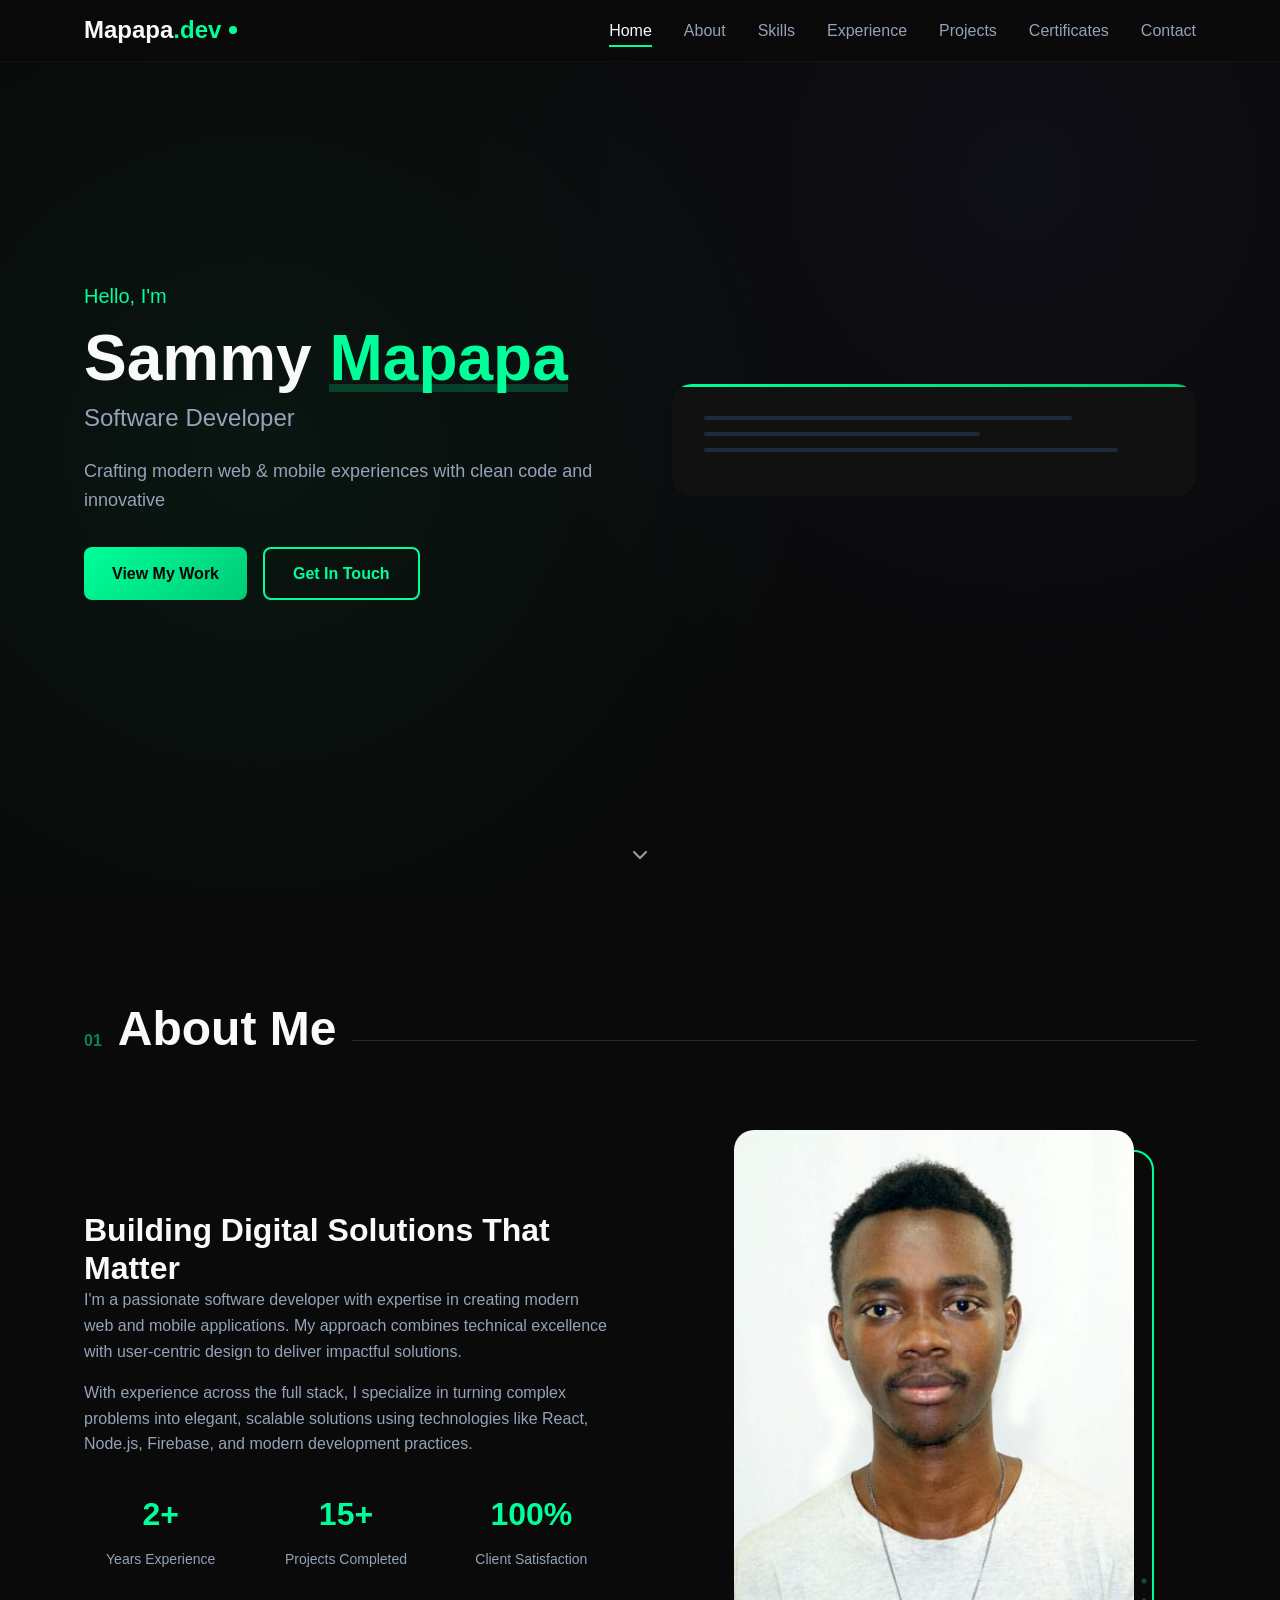
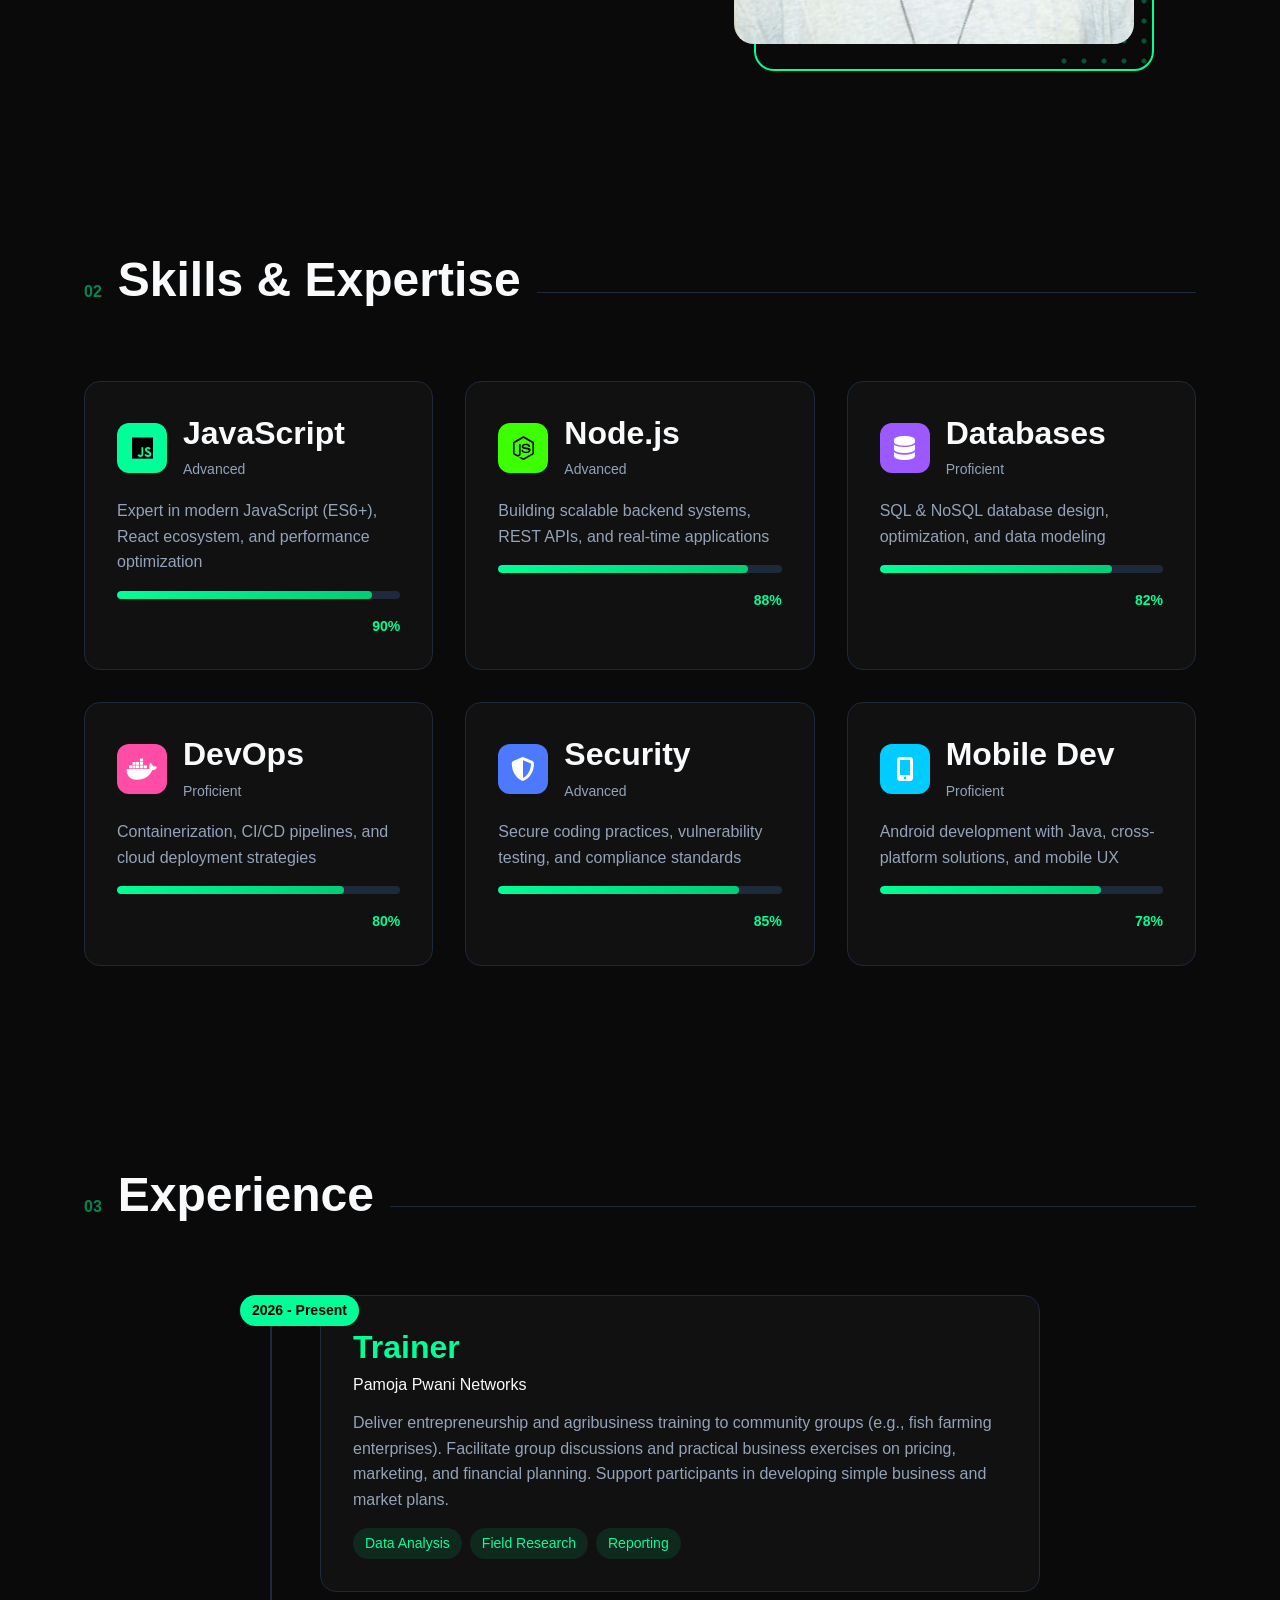
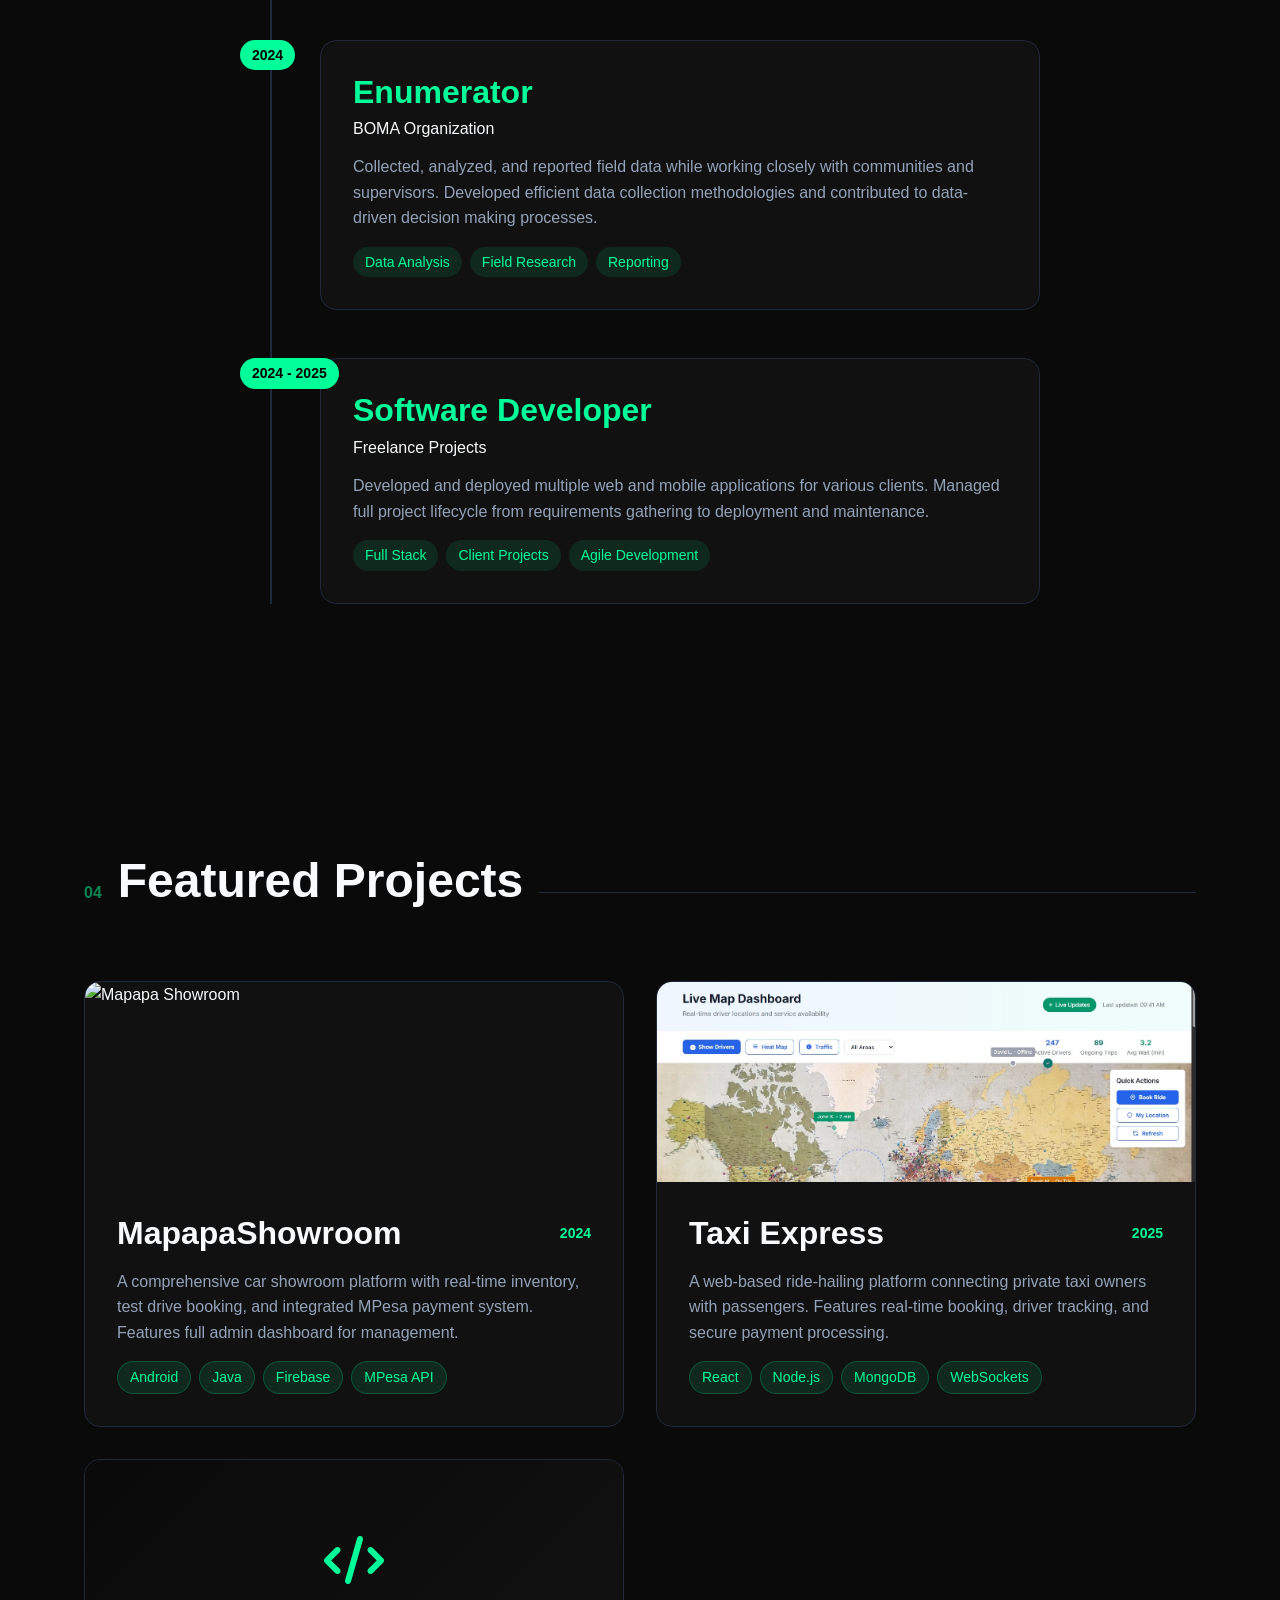
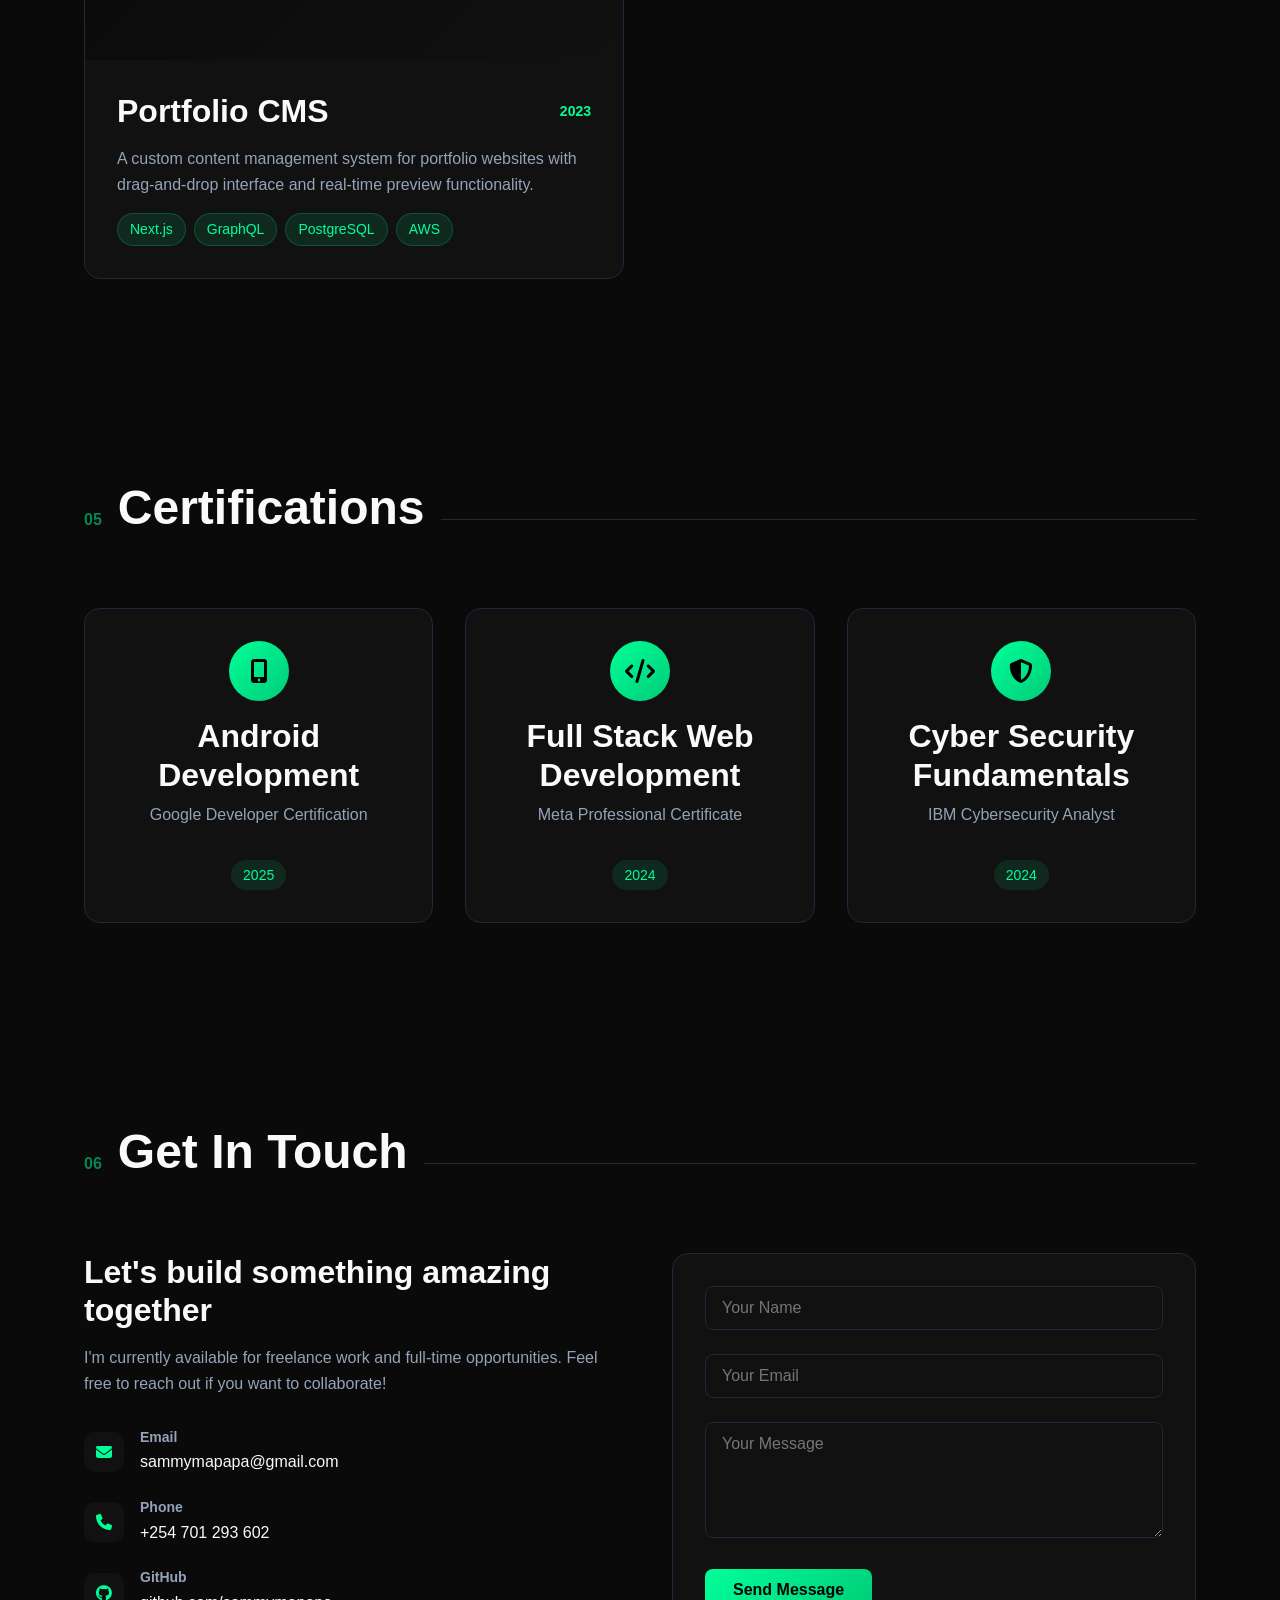
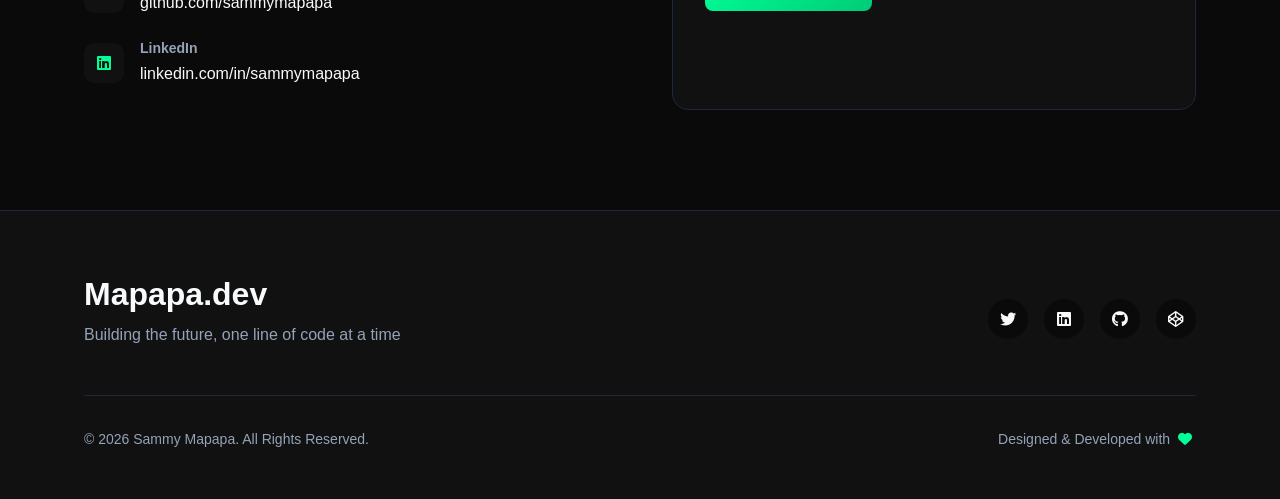
==== commit f794e825: "Update image source paths in index.html" ====
--- a/index.html
+++ b/index.html
@@ -91,7 +91,7 @@
                 </div>
                 <div class="about-image">
                     <div class="image-container">
-                        <img src="images/profile.jpg" alt="Sammy Mapapa" class="profile-img">
+                        <img src="profile.jpg" alt="Sammy Mapapa" class="profile-img">
                         <div class="image-frame"></div>
                         <div class="image-dots"></div>
                     </div>
@@ -280,7 +280,7 @@
             <div class="projects-grid">
                 <div class="project-card">
                     <div class="project-image">
-                        <img src="images/showroom.png" alt="Mapapa Showroom">
+                        <img src="showroom.png" alt="Mapapa Showroom">
                         <div class="project-overlay">
                             <a href="#" class="project-link">View Live <i class="fas fa-external-link-alt"></i></a>
                         </div>
@@ -302,7 +302,7 @@
 
                 <div class="project-card">
                     <div class="project-image">
-                        <img src="images/taxi-express.jpeg" alt="Taxi Express">
+                        <img src="taxi-express.jpeg" alt="Taxi Express">
                         <div class="project-overlay">
                             <a href="#" class="project-link">View Live <i class="fas fa-external-link-alt"></i></a>
                         </div>
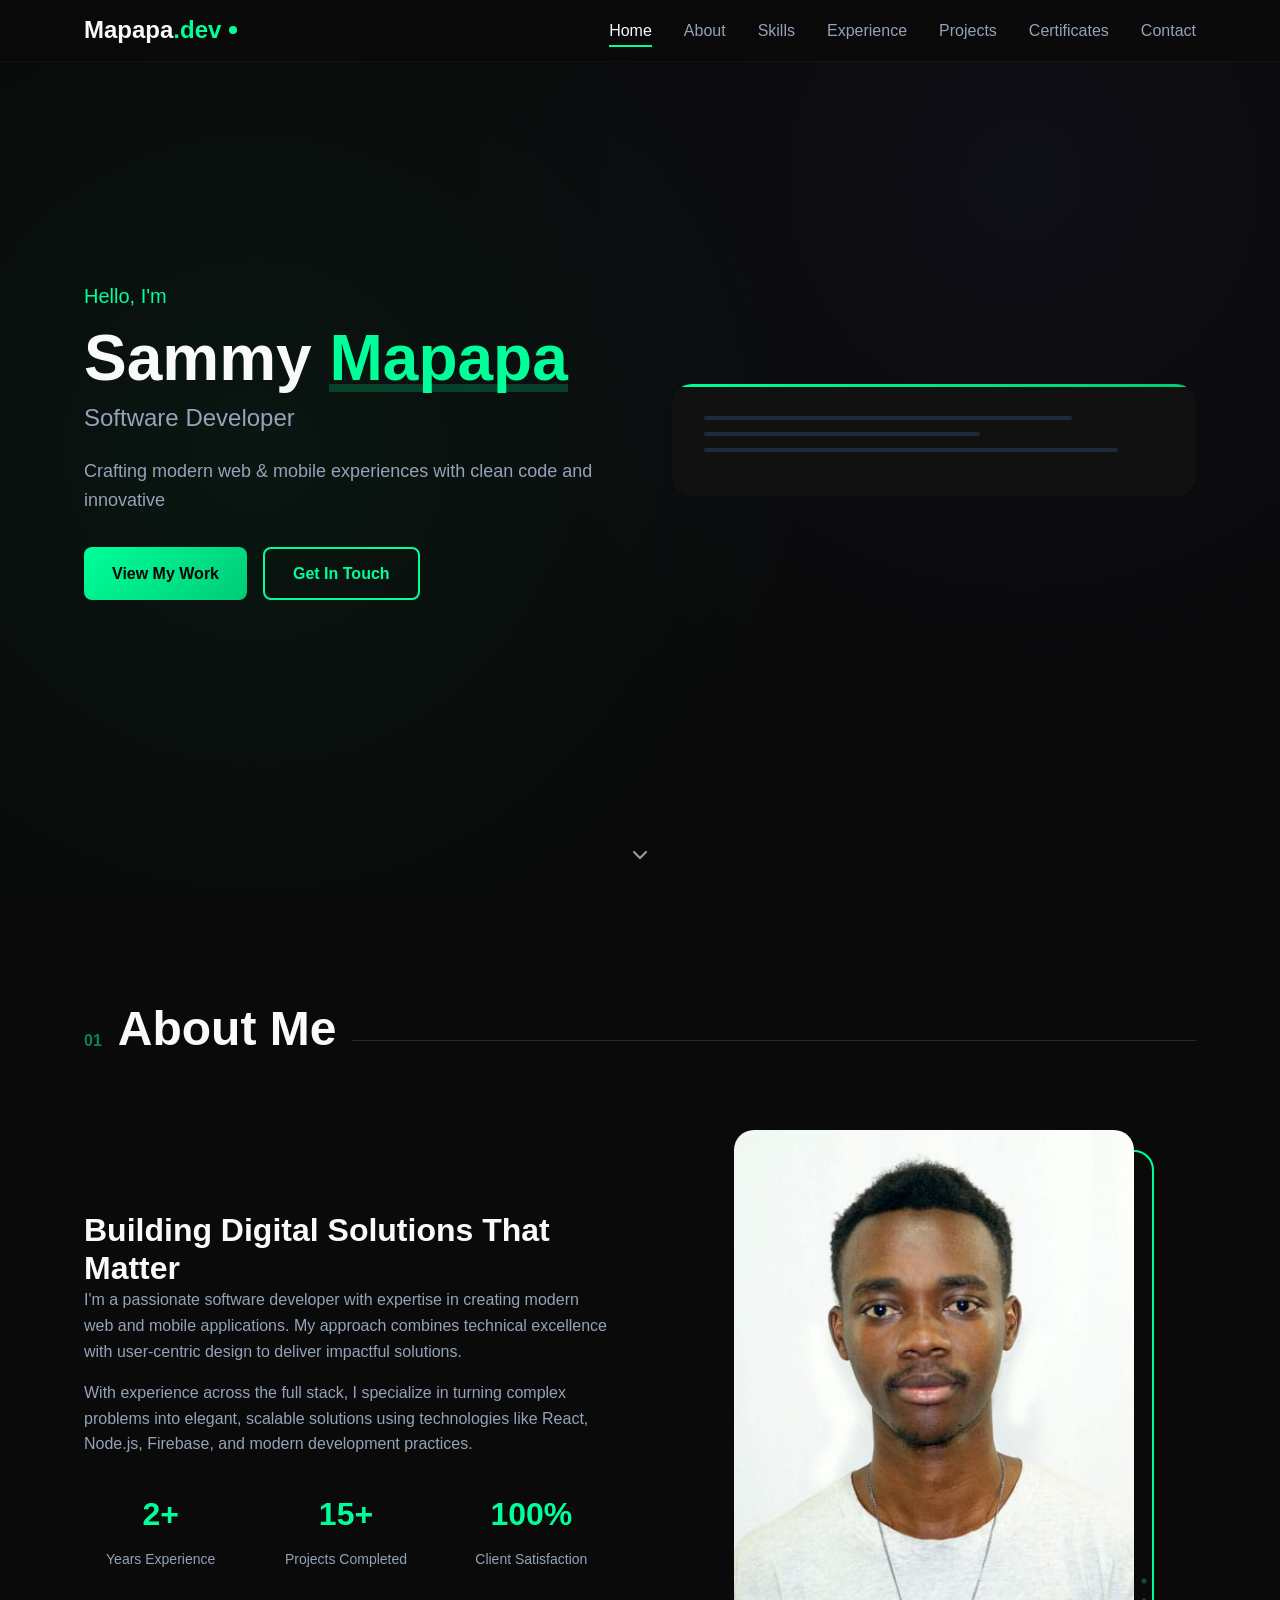
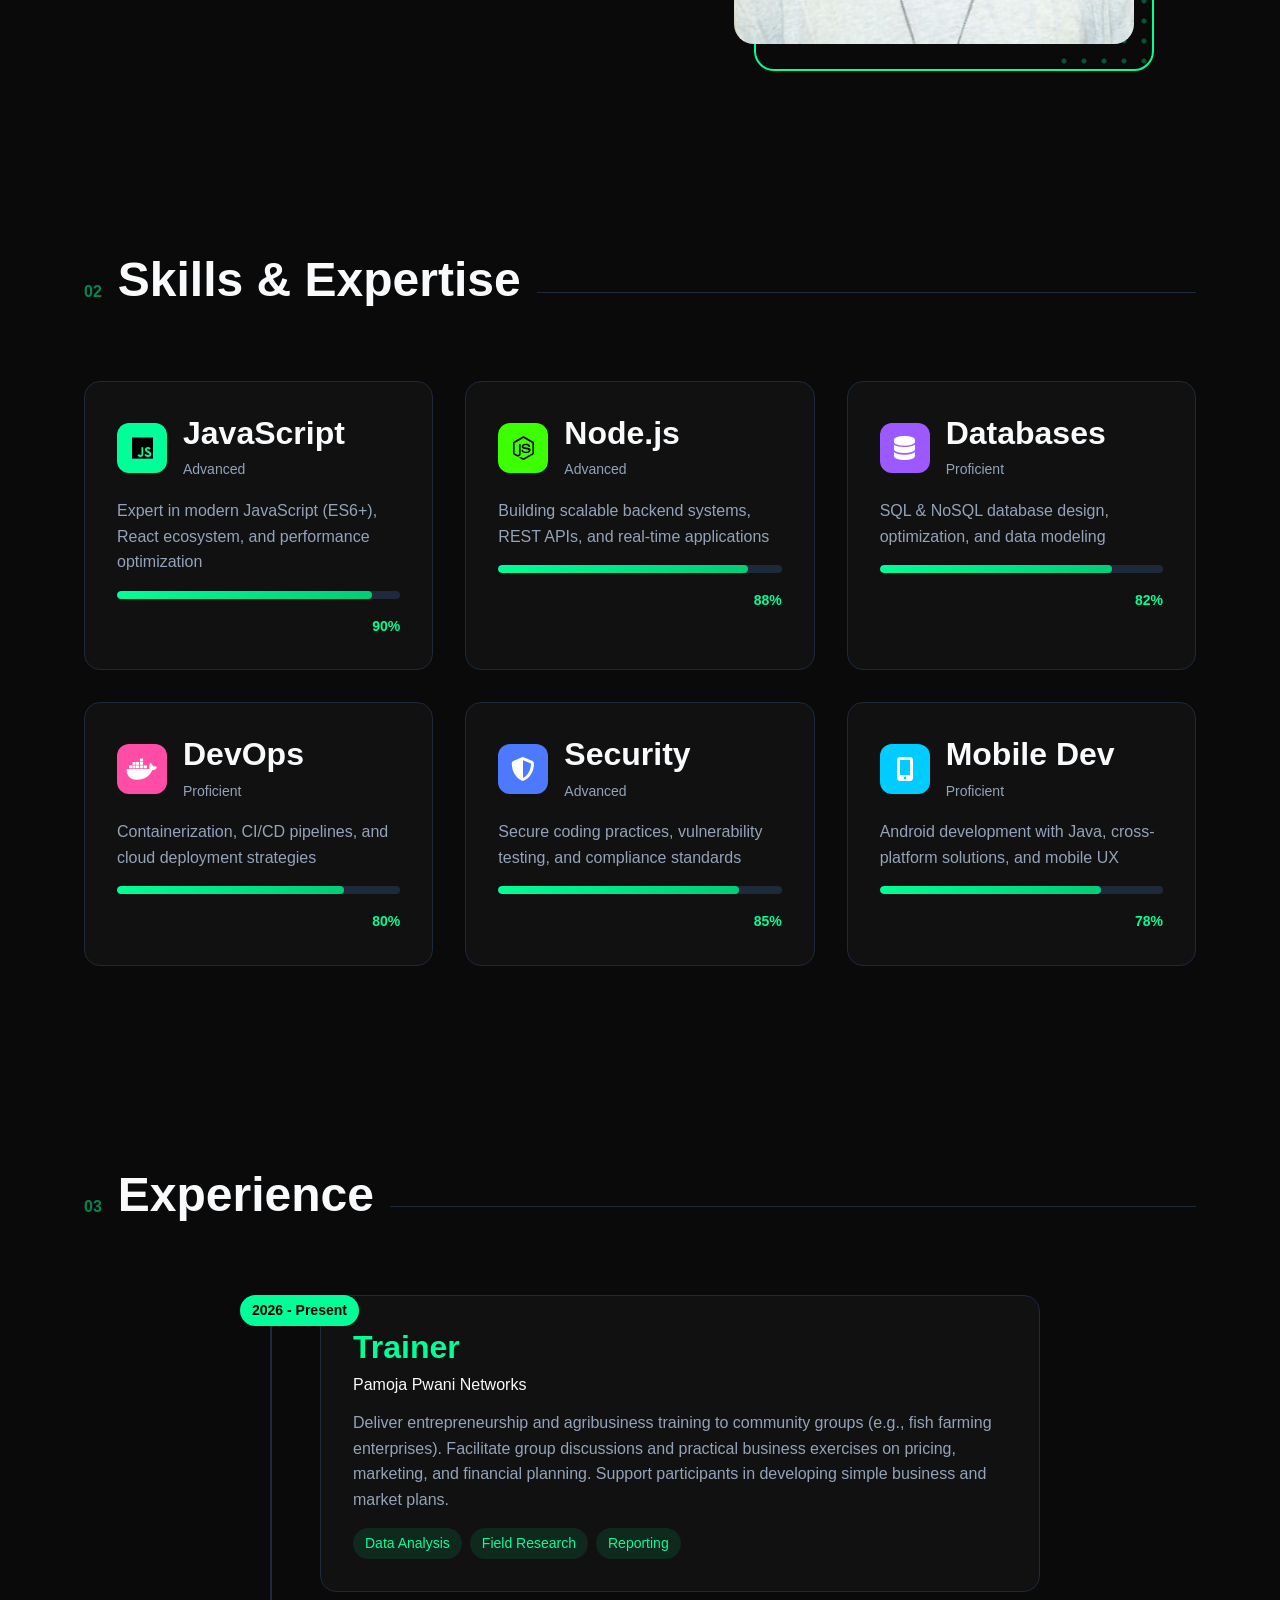
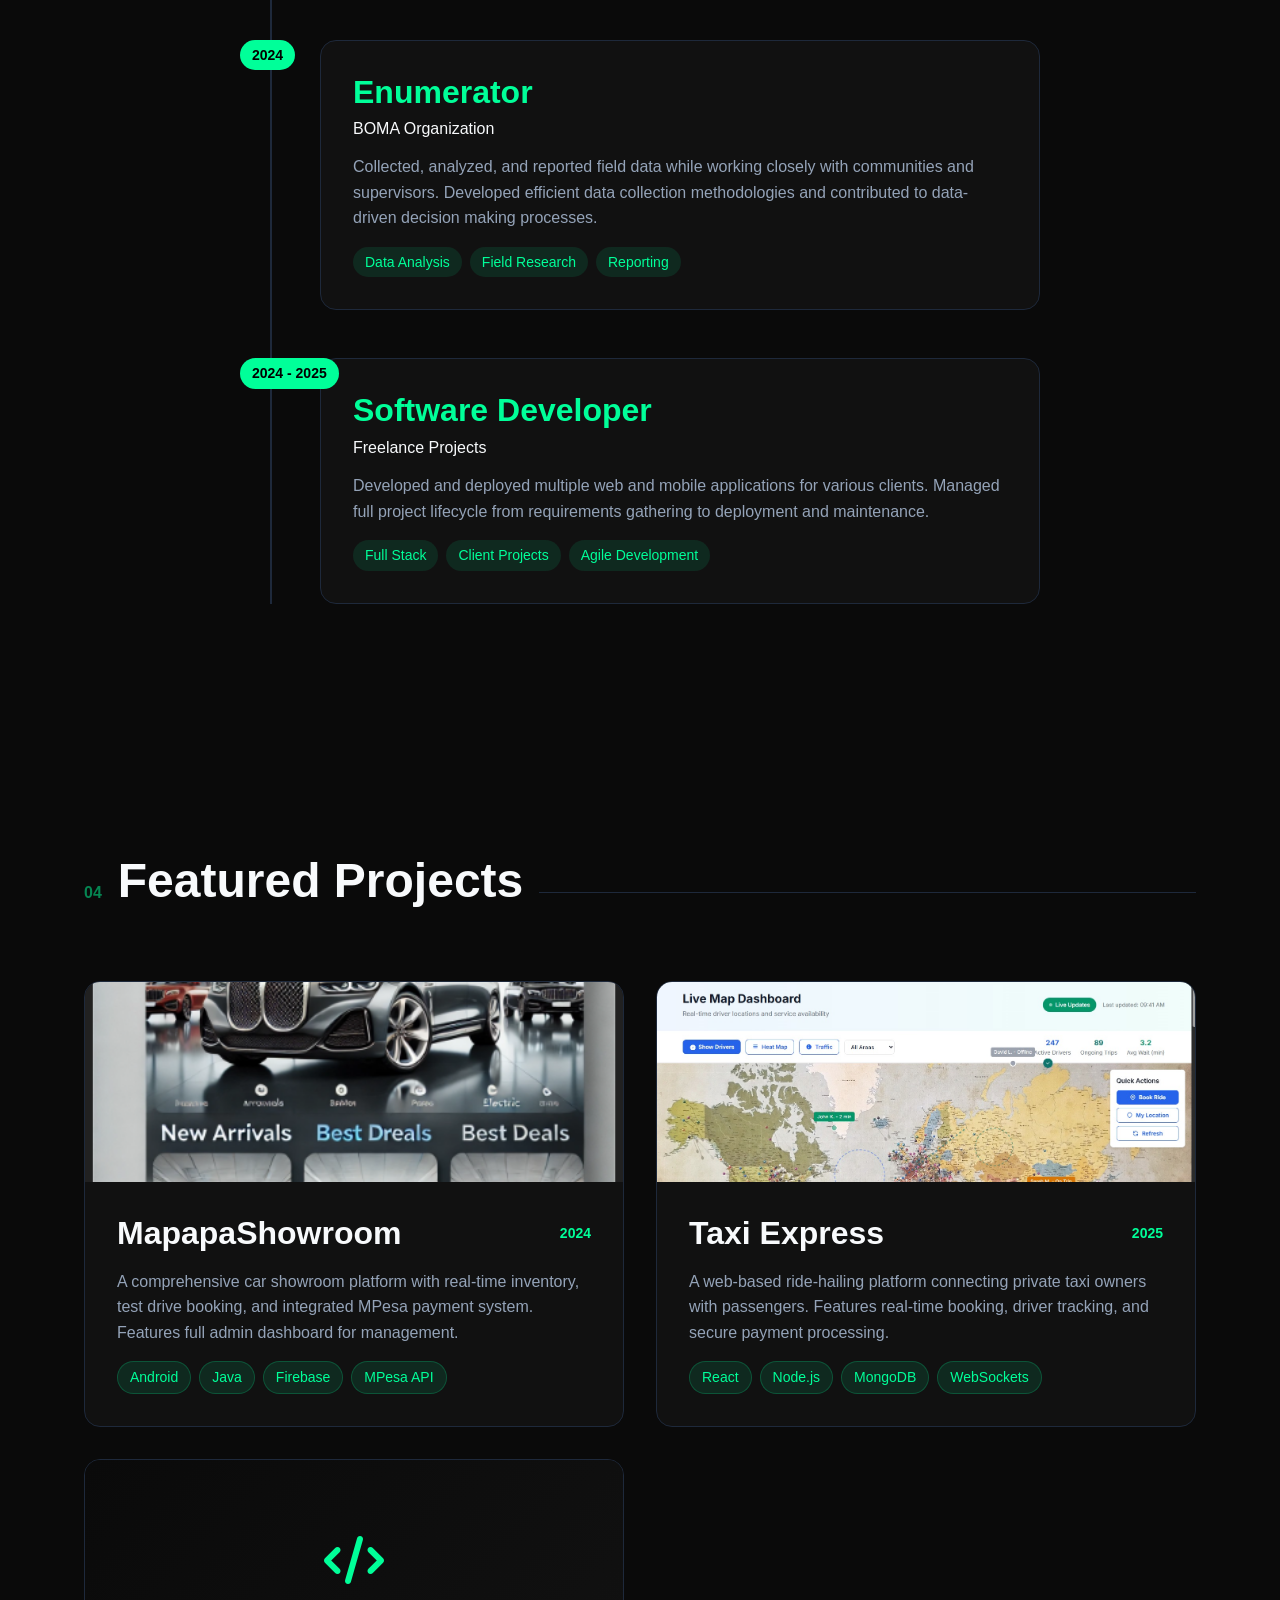
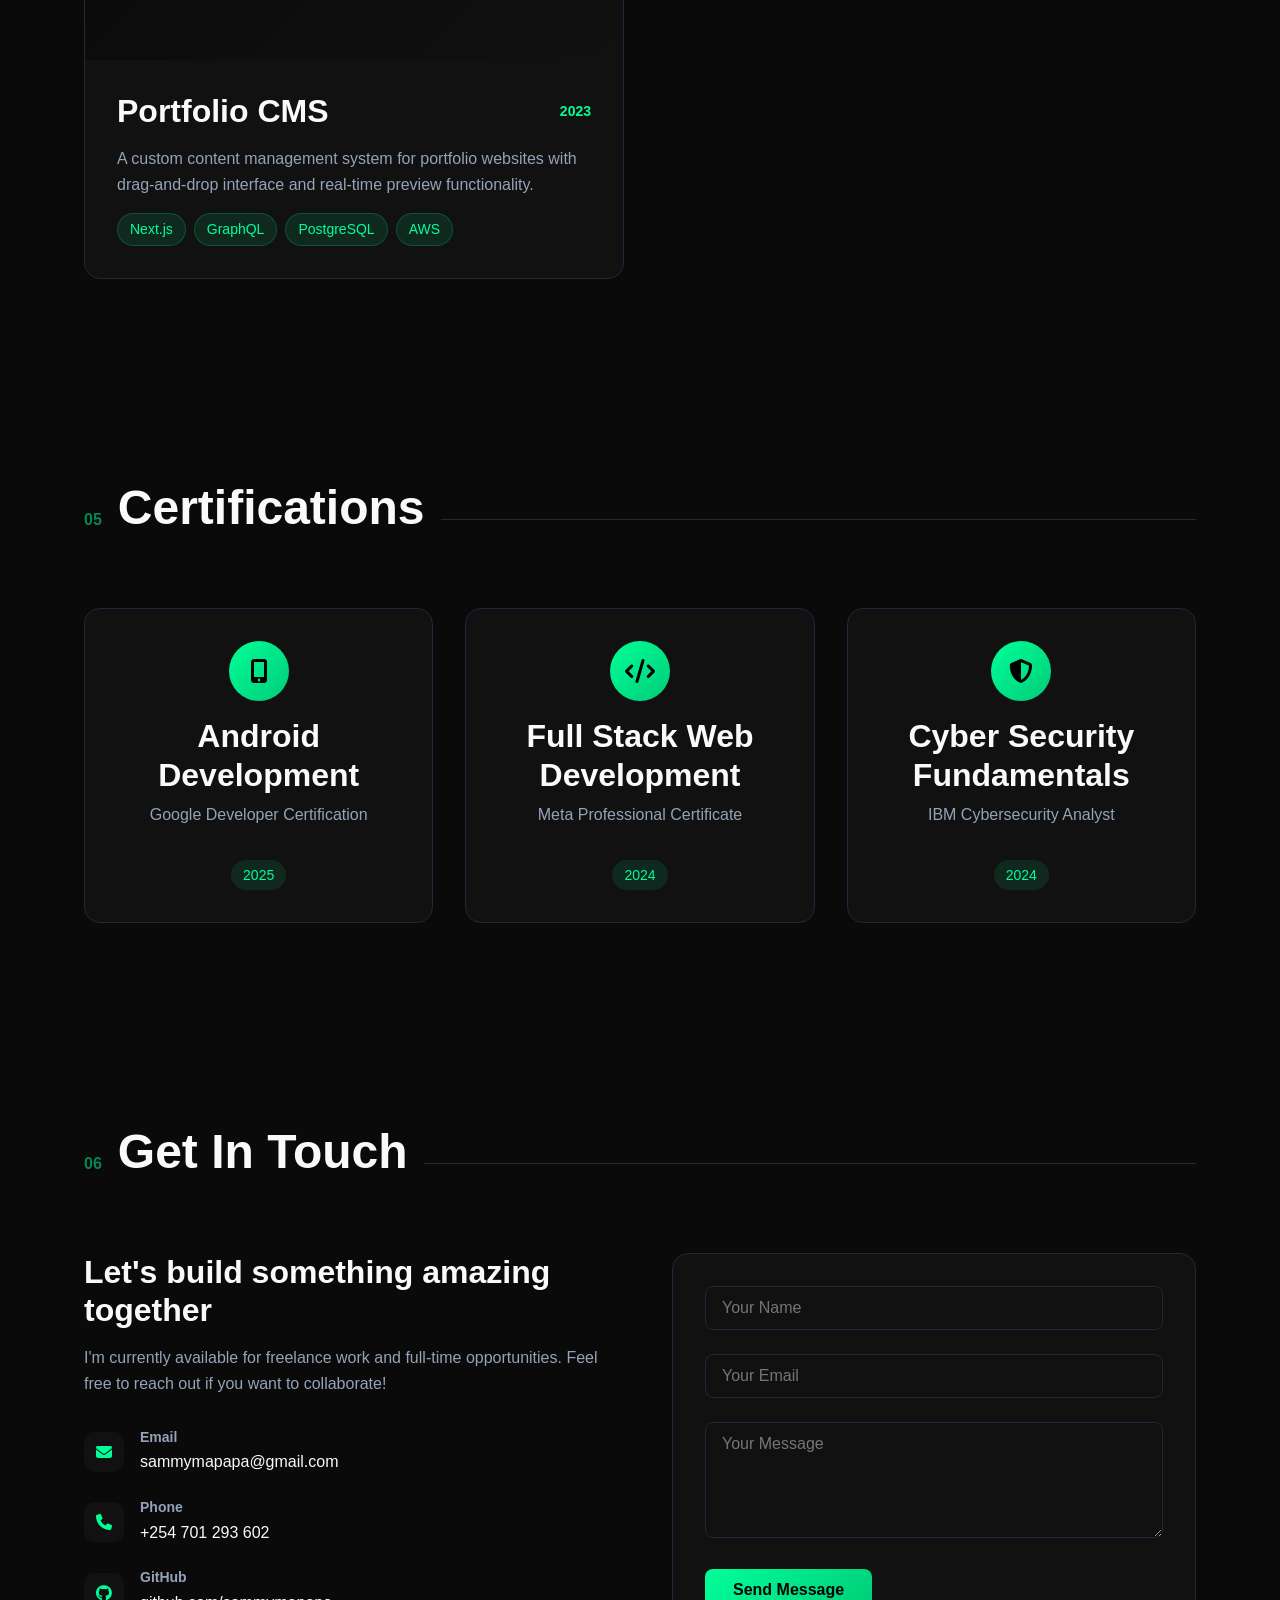
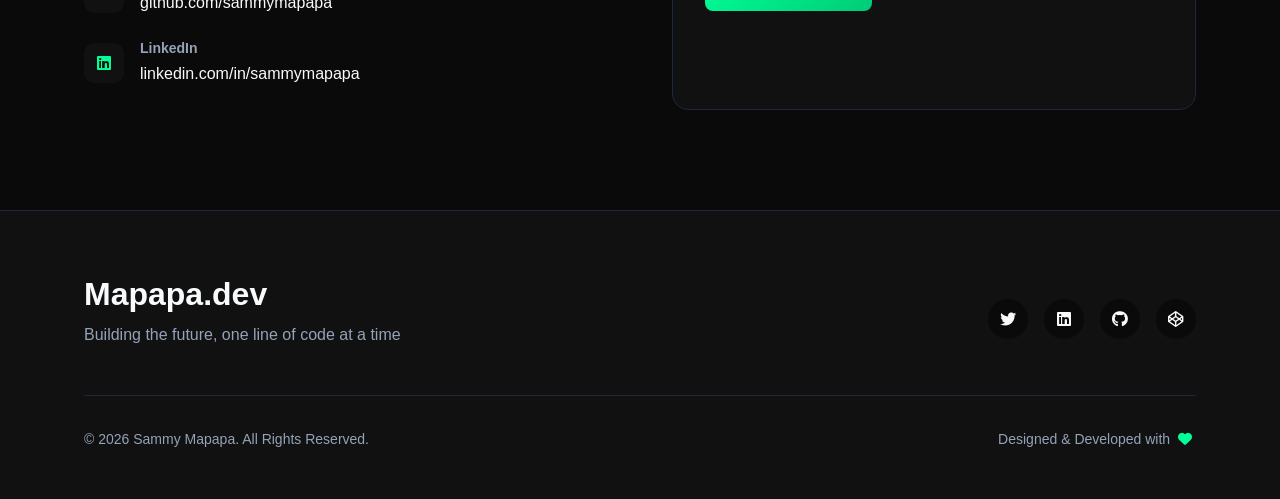
==== commit e491cc32: "Fix image filename case for showroom image" ====
--- a/index.html
+++ b/index.html
@@ -280,7 +280,7 @@
             <div class="projects-grid">
                 <div class="project-card">
                     <div class="project-image">
-                        <img src="showroom.png" alt="Mapapa Showroom">
+                        <img src="showroom.PNG" alt="Mapapa Showroom">
                         <div class="project-overlay">
                             <a href="#" class="project-link">View Live <i class="fas fa-external-link-alt"></i></a>
                         </div>
